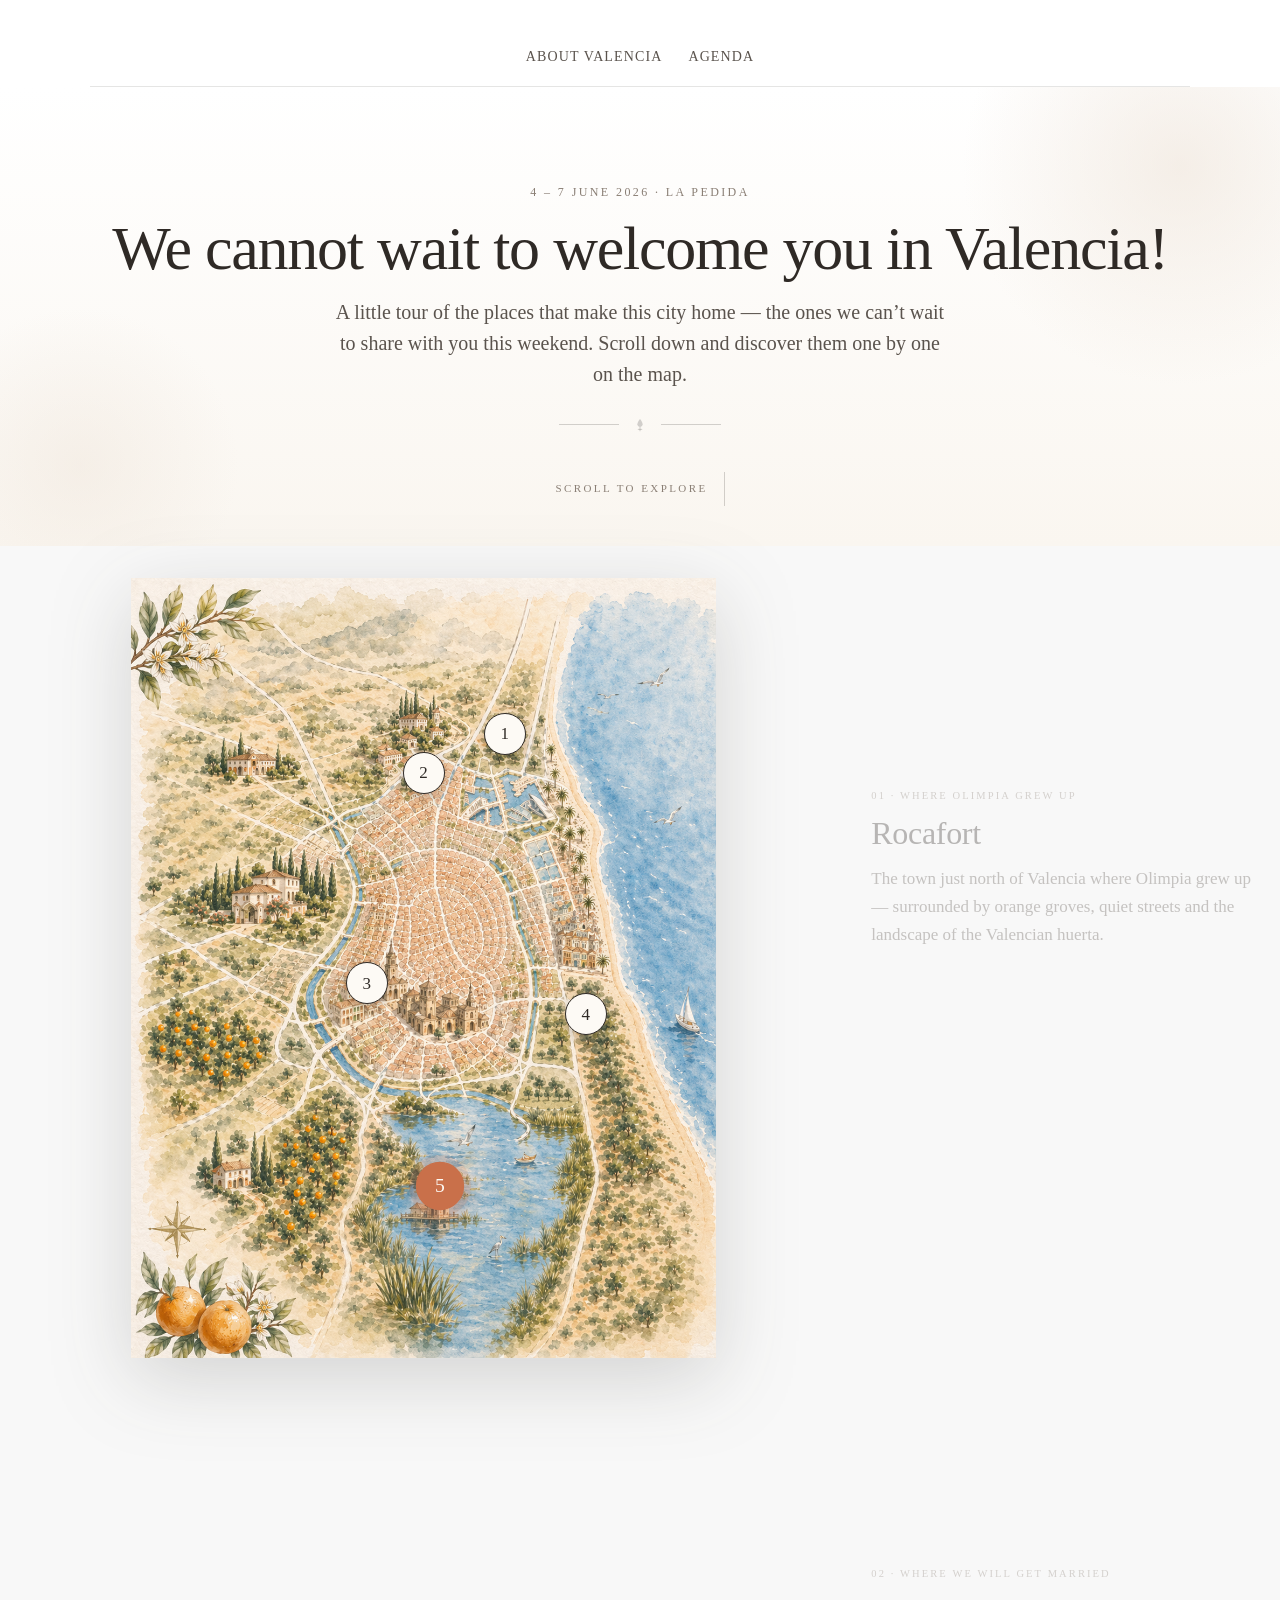
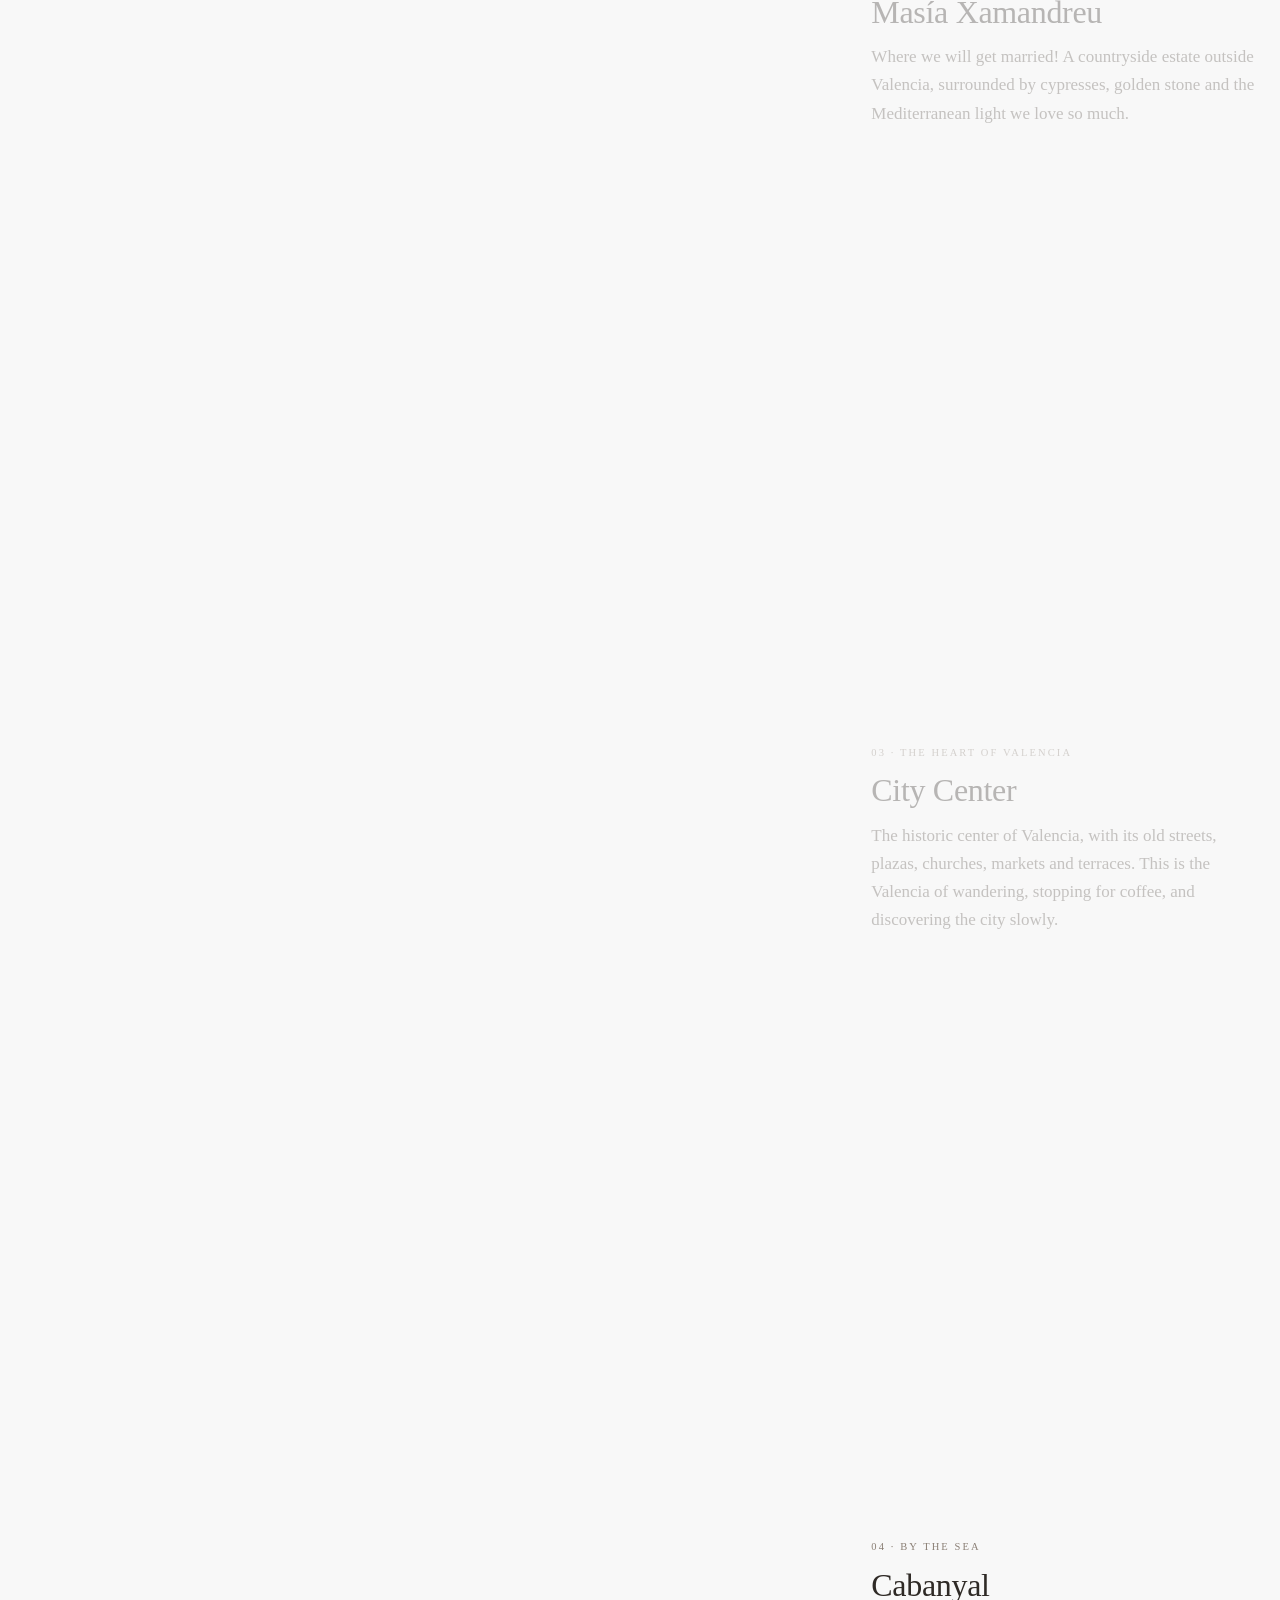
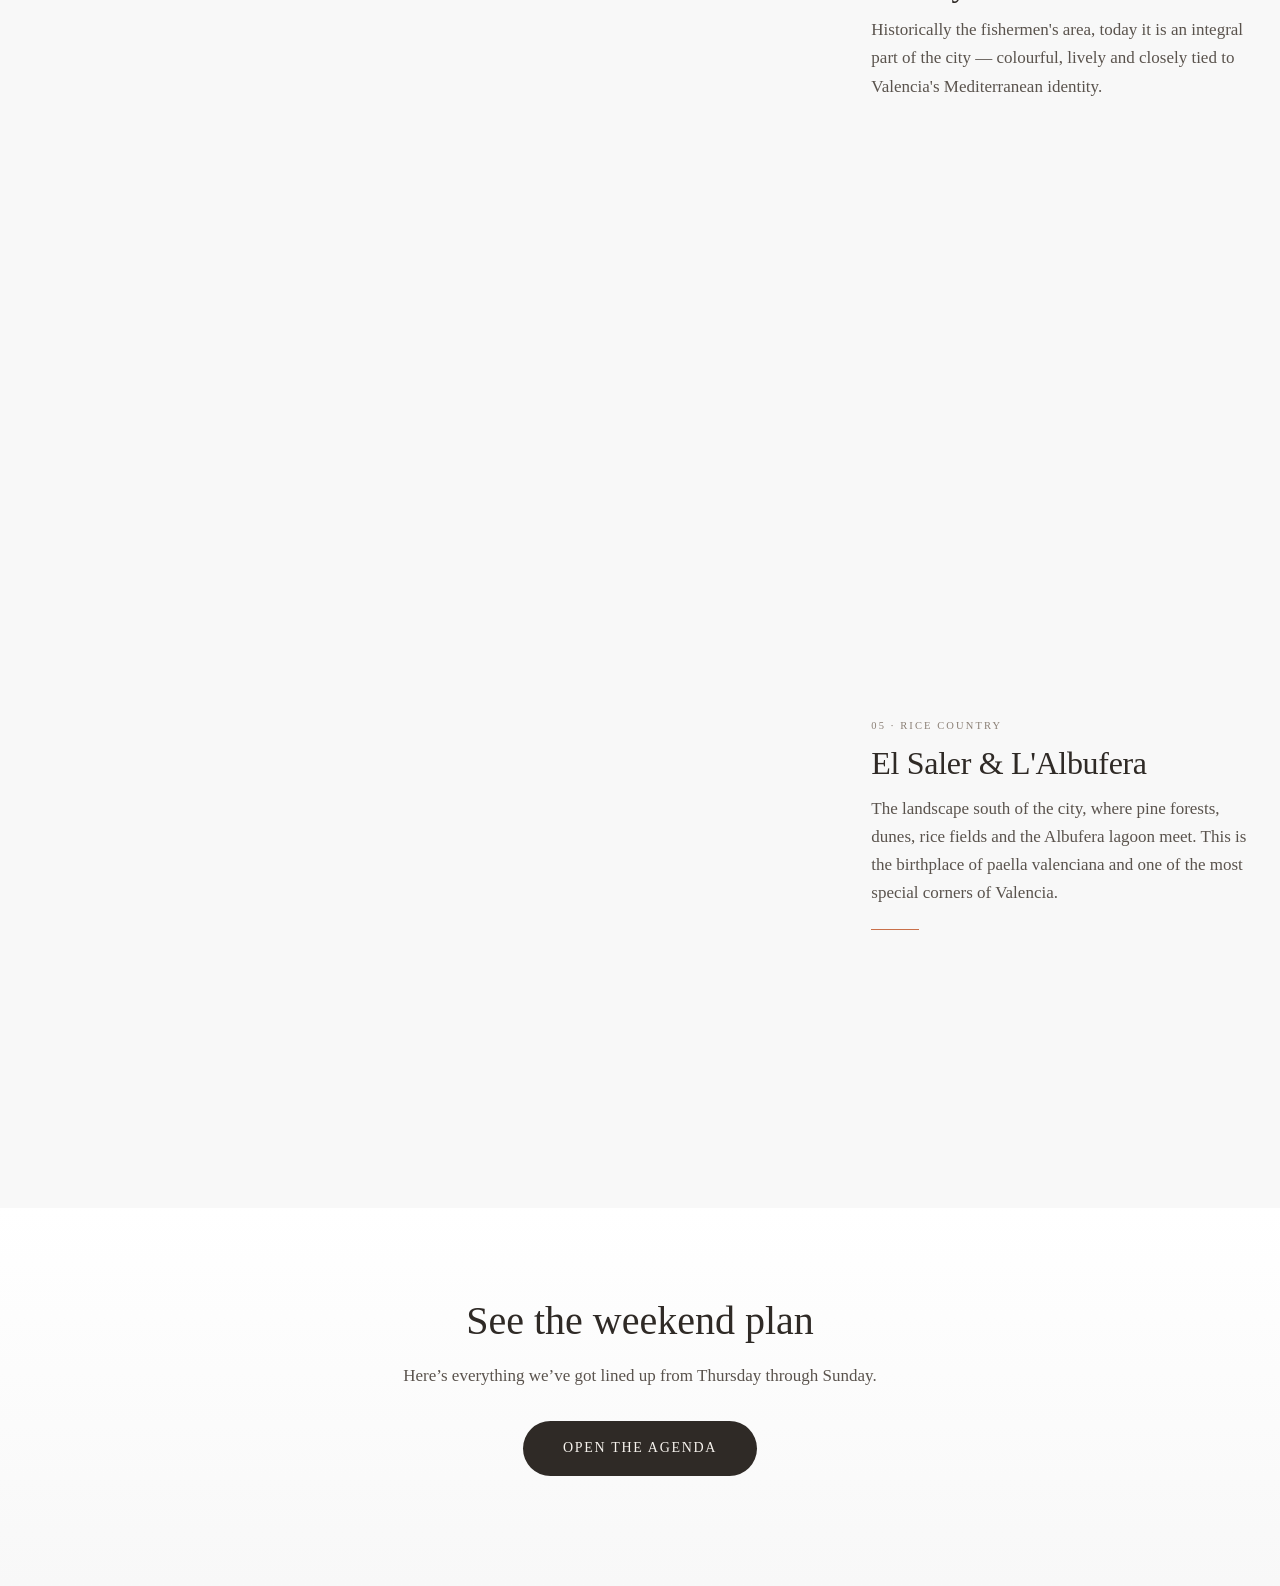
==== docs/index.html @ efe913cf "Update homepage title copy" ====
<!DOCTYPE html>
<html lang="en">
<head>
  <meta charset="UTF-8" />
  <meta name="viewport" content="width=device-width, initial-scale=1.0" />
  <title>About Valencia &mdash; Our Pedida Weekend</title>
  <link rel="stylesheet" href="./styles/main.css" />
  <style>
    :root {
      --dark: #2f2a26;
      --mid: #5a534d;
      --muted: #8a7f75;
      --soft-bg: #f8f8f8;
      --warm-tan: #eee4d9;
      --cream: #fdfaf5;
      --accent: #c9704a;            /* warm terracotta — echoes the orange groves */
      --border: rgba(47, 42, 38, 0.12);
      --border-soft: rgba(47, 42, 38, 0.08);
      --border-strong: rgba(47, 42, 38, 0.2);
    }

    /* ── overrides so main.css defaults don't fight us ── */
    main section h2 { text-align: left; }
    main section { margin: 0; padding: 0; }

    /* ───────── HERO / INTRO ───────── */
    .av-hero {
      position: relative;
      padding: 96px 24px 40px;
      text-align: center;
      background: linear-gradient(180deg, #ffffff 0%, #faf6f0 100%);
      overflow: hidden;
    }
    .av-hero::before {
      content: '';
      position: absolute;
      top: -140px; right: -120px;
      width: 440px; height: 440px;
      border-radius: 50%;
      background: radial-gradient(circle, rgba(238, 228, 217, 0.6) 0%, transparent 70%);
      pointer-events: none;
    }
    .av-hero::after {
      content: '';
      position: absolute;
      bottom: -80px; left: -80px;
      width: 320px; height: 320px;
      border-radius: 50%;
      background: radial-gradient(circle, rgba(238, 228, 217, 0.45) 0%, transparent 70%);
      pointer-events: none;
    }
    .av-eyebrow {
      position: relative;
      z-index: 1;
      margin: 0 0 14px;
      font-size: 12px;
      letter-spacing: 0.2em;
      text-transform: uppercase;
      color: var(--muted);
    }
    .av-hero h1 {
      position: relative;
      z-index: 1;
      margin: 0 0 18px;
      font-size: clamp(38px, 5.4vw, 62px);
      font-weight: 400;
      line-height: 1.0;
      letter-spacing: -0.02em;
      color: var(--dark);
      text-align: center;
    }
    .av-hero-subtitle {
      position: relative;
      z-index: 1;
      margin: 0 auto 28px;
      max-width: 620px;
      font-size: clamp(17px, 2vw, 20px);
      font-weight: 400;
      color: var(--mid);
      line-height: 1.55;
      text-align: center;
    }
    .av-ornament {
      position: relative;
      z-index: 1;
      display: flex;
      align-items: center;
      justify-content: center;
      gap: 14px;
      color: var(--border-strong);
    }
    .av-ornament-line { width: 60px; height: 1px; background: currentColor; }
    .av-ornament svg { width: 14px; height: 14px; fill: currentColor; }

    .av-scroll-cue {
      position: relative;
      z-index: 1;
      margin: 40px auto 0;
      font-size: 11px;
      letter-spacing: 0.22em;
      text-transform: uppercase;
      color: var(--muted);
      display: inline-flex;
      align-items: center;
      gap: 10px;
    }
    .av-scroll-cue::after {
      content: '';
      width: 1px;
      height: 34px;
      background: var(--border-strong);
      display: inline-block;
      margin-left: 6px;
      animation: cueDrop 2.2s ease-in-out infinite;
      transform-origin: top;
    }
    @keyframes cueDrop {
      0%, 100% { transform: scaleY(0.3); opacity: 0.3; }
      50%      { transform: scaleY(1);   opacity: 1; }
    }

    /* ───────── SCROLLYTELLING ───────── */
    .av-scrolly {
  background: var(--soft-bg);
  padding: 32px 0 80px;
}
    .av-scrolly-inner {
  max-width: 1500px;
  margin: 0 auto;
  padding: 0 18px;
  display: grid;
  grid-template-columns: minmax(620px, 1.35fr) minmax(300px, 0.65fr);
  gap: 42px;
  align-items: start;
}

    /* Sticky map column */
    .av-map-col {
  position: sticky;
  top: 96px;
  align-self: start;
  height: calc(100vh - 120px);
  display: flex;
  align-items: flex-start;
  justify-content: center;
}

.av-map-wrap {
  position: relative;
  width: min(78vw, 880px);
  height: 100%;
  aspect-ratio: 3 / 4;
  filter: drop-shadow(0 20px 40px rgba(47, 42, 38, 0.18));
}
    .av-map-img {
      width: 100%;
      height: 100%;
      object-fit: contain;
      display: block;
      border-radius: 6px;
    }

    /* Callouts */
    .av-callout {
      position: absolute;
      transform: translate(-50%, -50%) scale(0.5);
      opacity: 0;
      transition: opacity 0.55s ease, transform 0.55s cubic-bezier(0.25, 1.4, 0.5, 1);
      pointer-events: none;
    }
    .av-callout.visible {
      opacity: 1;
      transform: translate(-50%, -50%) scale(1);
    }
    .av-callout-pin {
      width: 42px;
      height: 42px;
      border-radius: 50%;
      background: var(--cream);
      border: 1.5px solid var(--dark);
      color: var(--dark);
      display: flex;
      align-items: center;
      justify-content: center;
      font-weight: 500;
      font-size: 17px;
      letter-spacing: 0.02em;
      box-shadow: 0 4px 14px rgba(47, 42, 38, 0.25);
      transition: background 0.35s ease, color 0.35s ease,
                  transform 0.35s ease, box-shadow 0.35s ease,
                  border-color 0.35s ease;
    }
    .av-callout.active .av-callout-pin {
      background: var(--accent);
      border-color: var(--accent);
      color: var(--cream);
      transform: scale(1.15);
      box-shadow: 0 6px 20px rgba(201, 112, 74, 0.4),
                  0 0 0 6px rgba(201, 112, 74, 0.14);
    }

    /* Steps column (scrolls past the sticky map) */
    .av-steps-col {
  display: flex;
  flex-direction: column;
  gap: 66vh;
  padding: 22vh 0;
}
    .av-step {
      opacity: 0.32;
      transform: translateY(12px);
      transition: opacity 0.5s ease, transform 0.5s ease;
    }
    .av-step.active {
      opacity: 1;
      transform: none;
    }
    .av-step-label {
  display: block;
  font-size: 10.5px;
  letter-spacing: 0.2em;
  text-transform: uppercase;
  color: var(--muted);
  margin: 0 0 12px;
}

.av-step-title {
  margin: 0 0 14px;
  font-size: clamp(24px, 2.5vw, 34px);
  font-weight: 400;
  line-height: 1.08;
  letter-spacing: -0.01em;
  color: var(--dark);
}

.av-step-desc {
  margin: 0;
  font-size: 17px;
  line-height: 1.65;
  color: var(--mid);
}
    .av-step-rule {
      display: block;
      width: 48px;
      height: 1px;
      background: var(--accent);
      margin: 22px 0 0;
      transform: scaleX(0);
      transform-origin: left;
      transition: transform 0.6s ease 0.1s;
    }
    .av-step.active .av-step-rule {
      transform: scaleX(1);
    }

    /* ───────── FINAL CTA ───────── */
    .av-cta {
      padding: 90px 24px 110px;
      text-align: center;
      background: linear-gradient(180deg, #ffffff 0%, #f8f8f8 100%);
    }
    .av-cta h2 {
      font-size: clamp(28px, 3.4vw, 40px);
      font-weight: 400;
      line-height: 1.15;
      color: var(--dark);
      margin: 0 0 18px;
      text-align: center;
    }
    .av-cta p {
      font-size: 17px;
      color: var(--mid);
      max-width: 560px;
      margin: 0 auto 32px;
      line-height: 1.6;
    }
    .av-cta-button {
      display: inline-block;
      padding: 16px 40px;
      background: var(--dark);
      color: #f7f3ee;
      font-size: 14px;
      letter-spacing: 0.12em;
      text-transform: uppercase;
      border-radius: 999px;
      text-decoration: none;
      transition: background 0.2s;
    }
    .av-cta-button:hover { background: #1f1a17; }

    /* ───────── RESPONSIVE ───────── */
    @media (max-width: 900px) {
  .av-hero {
    padding: 64px 20px 34px;
  }

  .av-hero h1 {
    font-size: clamp(38px, 12vw, 54px);
  }

  .av-hero-subtitle {
    font-size: 16px;
    line-height: 1.55;
  }

  .av-scroll-cue {
    margin-top: 30px;
  }

  .av-scrolly {
    padding: 0 0 70px;
    background: var(--soft-bg);
  }

  .av-scrolly-inner {
    display: block;
    max-width: none;
    padding: 0;
  }

  /* Mobile: big sticky map */
  .av-map-col {
    position: sticky;
    top: 64px;
    z-index: 2;
    height: calc(62svh - 64px);
    min-height: 390px;
    max-height: 560px;
    padding: 10px 8px 0;
    background: var(--soft-bg);
    display: flex;
    align-items: flex-start;
    justify-content: center;
    overflow: hidden;
  }

  .av-map-wrap {
    width: min(100vw, 560px);
    height: 100%;
    aspect-ratio: auto;
    filter: drop-shadow(0 14px 24px rgba(47, 42, 38, 0.14));
  }

  .av-map-img {
    width: 100%;
    height: 100%;
    object-fit: contain;
    object-position: top center;
    border-radius: 4px;
  }

  /* Mobile pins */
  .av-callout-pin {
    width: 30px;
    height: 30px;
    font-size: 13px;
    border-width: 1.2px;
    box-shadow: 0 3px 10px rgba(47, 42, 38, 0.2);
  }

  .av-callout.active .av-callout-pin {
    transform: scale(1.1);
    box-shadow:
      0 5px 16px rgba(201, 112, 74, 0.35),
      0 0 0 5px rgba(201, 112, 74, 0.12);
  }

  /* Mobile story cards */
  .av-steps-col {
    position: relative;
    z-index: 3;
    display: flex;
    flex-direction: column;
    gap: 42vh;
    padding: 14vh 20px 22vh;
  }

  .av-step {
    max-width: 420px;
    margin: 0 auto;
    padding: 24px 22px 26px;
    background: rgba(253, 250, 245, 0.94);
    border: 1px solid var(--border-soft);
    box-shadow: 0 14px 34px rgba(47, 42, 38, 0.12);
    opacity: 0.5;
    transform: translateY(10px);
    backdrop-filter: blur(6px);
  }

  .av-step.active {
    opacity: 1;
    transform: none;
  }

  .av-step-label {
    font-size: 10px;
    margin-bottom: 10px;
  }

  .av-step-title {
    font-size: 28px;
    line-height: 1.05;
  }

  .av-step-desc {
    font-size: 15.5px;
    line-height: 1.6;
  }

  .av-step-rule {
    margin-top: 18px;
  }

  .av-cta {
    padding: 70px 22px 90px;
  }
}
</style>
</head>

<body>
  <header class="site-header">
    <nav class="main-nav">
      <a href="index.html">About Valencia</a>
      <a href="agenda.html">Agenda</a>
    </nav>
  </header>

  <main>
    <!-- ───────── HERO / INTRO ───────── -->
    <section class="av-hero">
      <p class="av-eyebrow">4 &ndash; 7 June 2026 &middot; La Pedida</p>
      <h1>We cannot wait to welcome you in Valencia!</h1>
      <p class="av-hero-subtitle">
        A little tour of the places that make this city home &mdash; the ones we can&rsquo;t wait
        to share with you this weekend. Scroll down and discover them one by one on the map.
      </p>
      <div class="av-ornament">
        <span class="av-ornament-line"></span>
        <svg viewBox="0 0 16 16"><path d="M8 1C8 1 5 4.5 5 7C5 8.66 6.34 10 8 10C9.66 10 11 8.66 11 7C11 4.5 8 1 8 1Z"/><line x1="8" y1="10" x2="8" y2="15" stroke="currentColor" stroke-width="1.2"/><line x1="5.5" y1="13" x2="10.5" y2="13" stroke="currentColor" stroke-width="1.2"/></svg>
        <span class="av-ornament-line"></span>
      </div>
      <span class="av-scroll-cue">Scroll to explore</span>
    </section>

    <!-- ───────── SCROLLYTELLING MAP ───────── -->
    <section class="av-scrolly">
      <div class="av-scrolly-inner">

        <!-- LEFT: sticky map with numbered callouts -->
        <div class="av-map-col">
          <div class="av-map-wrap">
            <img
              class="av-map-img"
              src="./images/pedida-map-clean-3x4.png"
              alt="Illustrated watercolour map of Valencia"
            />

            <!--
              CALLOUTS — each data-step corresponds to the step on the right.
              Tweak top/left percentages to line up each pin with the right spot.
              (0%, 0%) = top-left of the image. (100%, 100%) = bottom-right.
            -->
            <div class="av-callout" data-step="1" style="top: 20%; left: 60%;">
              <span class="av-callout-pin">1</span>
            </div>
            
            <div class="av-callout" data-step="2" style="top: 25%; left: 50%;">
              <span class="av-callout-pin">2</span>
            </div>
            
            <div class="av-callout" data-step="3" style="top: 52%; left: 43%;">
              <span class="av-callout-pin">3</span>
            </div>
            
            <div class="av-callout" data-step="4" style="top: 56%; left: 70%;">
              <span class="av-callout-pin">4</span>
            </div>
            
            <div class="av-callout" data-step="5" style="top: 78%; left: 52%;">
              <span class="av-callout-pin">5</span>
            </div>
          </div>
        </div>

        <!-- RIGHT: scrolling steps, one per place -->
        <div class="av-steps-col">

          <article class="av-step" data-step="1">
            <span class="av-step-label">01 &middot; Where Olimpia grew up</span>
            <h2 class="av-step-title">Rocafort</h2>
            <p class="av-step-desc">
              The town just north of Valencia where Olimpia grew up &mdash; surrounded by
              orange groves, quiet streets and the landscape of the Valencian huerta.
            </p>
            <span class="av-step-rule"></span>
          </article>
        
          <article class="av-step" data-step="2">
            <span class="av-step-label">02 &middot; Where we will get married</span>
            <h2 class="av-step-title">Masía Xamandreu</h2>
            <p class="av-step-desc">
              Where we will get married! A countryside estate outside Valencia, surrounded
              by cypresses, golden stone and the Mediterranean light we love so much.
            </p>
            <span class="av-step-rule"></span>
          </article>
        
          <article class="av-step" data-step="3">
            <span class="av-step-label">03 &middot; The heart of Valencia</span>
            <h2 class="av-step-title">City Center</h2>
            <p class="av-step-desc">
              The historic center of Valencia, with its old streets, plazas, churches,
              markets and terraces. This is the Valencia of wandering, stopping for coffee,
              and discovering the city slowly.
            </p>
            <span class="av-step-rule"></span>
          </article>
        
          <article class="av-step" data-step="4">
            <span class="av-step-label">04 &middot; By the sea</span>
            <h2 class="av-step-title">Cabanyal</h2>
            <p class="av-step-desc">
              Historically the fishermen's area, today it is an integral part of the city
              &mdash; colourful, lively and closely tied to Valencia's Mediterranean identity.
            </p>
            <span class="av-step-rule"></span>
          </article>
        
          <article class="av-step" data-step="5">
            <span class="av-step-label">05 &middot; Rice country</span>
            <h2 class="av-step-title">El Saler &amp; L'Albufera</h2>
            <p class="av-step-desc">
              The landscape south of the city, where pine forests, dunes, rice fields and
              the Albufera lagoon meet. This is the birthplace of paella valenciana and one
              of the most special corners of Valencia.
            </p>
            <span class="av-step-rule"></span>
          </article>
        
        </div>
      </div>
    </section>

    <!-- ───────── FINAL CTA ───────── -->
    <section class="av-cta">
      <h2>See the weekend plan</h2>
      <p>Here&rsquo;s everything we&rsquo;ve got lined up from Thursday through Sunday.</p>
      <a href="agenda.html" class="av-cta-button">Open the Agenda</a>
    </section>

  </main>

  <script>
    // Scrollytelling: as each step enters the centre of the viewport,
    // light up that step and progressively reveal callouts 1 → N.
    (function () {
      var steps = document.querySelectorAll('.av-steps-col .av-step');
      var callouts = document.querySelectorAll('.av-scrolly .av-callout');

      function setActive(stepStr) {
        var n = parseInt(stepStr, 10);
        callouts.forEach(function (c) {
          var cn = parseInt(c.dataset.step, 10);
          c.classList.toggle('visible', cn <= n);
          c.classList.toggle('active', cn === n);
        });
        steps.forEach(function (s) {
          s.classList.toggle('active', parseInt(s.dataset.step, 10) === n);
        });
      }

      var isMobile = window.matchMedia('(max-width: 900px)').matches;

var observer = new IntersectionObserver(function (entries) {
  entries.forEach(function (entry) {
    if (entry.isIntersecting) {
      setActive(entry.target.dataset.step);
    }
  });
}, {
  rootMargin: isMobile ? '-35% 0px -45% 0px' : '-40% 0px -40% 0px',
  threshold: 0
});

      steps.forEach(function (s) { observer.observe(s); });
    })();
  </script>
</body>
</html>
---- docs/styles/main.css ----
* {
    box-sizing: border-box;
  }
  
  html {
    scroll-behavior: smooth;
  }
  
  body {
    margin: 0;
    font-family: "Georgia", "Times New Roman", serif;
    background-color: #ffffff;
    color: #2f2a26;
    line-height: 1.6;
  }
  
  a {
    color: inherit;
  }
  
  img {
    max-width: 100%;
    display: block;
  }
  
  main {
    width: 100%;
  }
  
  /* ---------- Header ---------- */
  .site-header {
    position: sticky;
    top: 0;
    z-index: 1000;
    padding: 28px 24px 0;
    background-color: #ffffff;
  }
  
  .main-nav {
    max-width: 1100px;
    margin: 0 auto;
    padding: 18px 0;
    border-bottom: 1px solid rgba(47, 42, 38, 0.12);
    display: flex;
    justify-content: center;
    flex-wrap: wrap;
    gap: 26px;
    background-color: #ffffff;
  }
  
  .main-nav a {
    text-decoration: none;
    font-size: 14px;
    letter-spacing: 0.08em;
    text-transform: uppercase;
    color: #5a534d;
  }
  
  .main-nav a:hover {
    color: #1f1a17;
  }
  
  /* ---------- Hero ---------- */
  .hero {
    width: 100%;
    margin: 0;
    padding: 0;
    text-align: center;
  }
  
  .hero-fullscreen {
    padding-bottom: 0;
  }
  
  .hero-fullscreen .hero-image {
    position: relative;
    width: 100%;
    height: 92vh;
    min-height: 560px;
    overflow: hidden;
  }
  
  .hero-fullscreen .hero-image img {
    width: 100%;
    height: 100%;
    object-fit: cover;
  }
  
  .hero-gradient {
    position: absolute;
    left: 0;
    right: 0;
    bottom: 0;
    height: 45%;
    background: linear-gradient(
      to bottom,
      rgba(0, 0, 0, 0) 0%,
      rgba(0, 0, 0, 0.35) 55%,
      rgba(0, 0, 0, 0.7) 100%
    );
    pointer-events: none;
    z-index: 1;
  }
  
  .hero-overlay-bottom {
    position: absolute;
    bottom: 9%;
    left: 50%;
    transform: translateX(-50%);
    text-align: center;
    width: calc(100% - 48px);
    max-width: 760px;
    padding: 0 24px;
    z-index: 2;
  }
  
  .eyebrow,
  .section-label,
  .map-step-label {
    margin: 0 0 16px;
    font-size: 12px;
    letter-spacing: 0.2em;
    text-transform: uppercase;
    color: #8a7f75;
  }
  
  .hero-overlay-bottom .eyebrow {
    color: #ffffff;
    text-shadow: 0 2px 12px rgba(0, 0, 0, 0.28);
  }
  
  .hero-overlay-bottom h1 {
    margin: 0;
    font-size: clamp(36px, 6vw, 78px);
    font-weight: 400;
    line-height: 1;
    letter-spacing: -0.02em;
    color: #ffffff;
    text-shadow: 0 2px 18px rgba(0, 0, 0, 0.4);
  }
  
  .hero-date-line {
    margin: 20px 0 6px;
    font-size: clamp(16px, 1.8vw, 20px);
    letter-spacing: 0.24em;
    text-transform: uppercase;
    color: #ffffff;
    text-shadow: 0 2px 14px rgba(0, 0, 0, 0.4);
  }
  
  .hero-location-line {
    margin: 0;
    font-size: clamp(12px, 1.2vw, 14px);
    letter-spacing: 0.3em;
    text-transform: uppercase;
    color: #ffffff;
    opacity: 0.92;
    text-shadow: 0 2px 14px rgba(0, 0, 0, 0.4);
  }
  
  @keyframes heroFadeIn {
    from { opacity: 0; }
    to { opacity: 1; }
  }
  
  @keyframes heroZoom {
    from { transform: scale(1.08); }
    to { transform: scale(1); }
  }
  
  @keyframes overlayRise {
    from { opacity: 0; transform: translateX(-50%) translateY(18px); }
    to { opacity: 1; transform: translateX(-50%) translateY(0); }
  }
  
  @keyframes scrollBounce {
    0%, 100% { transform: translate(-50%, 0); opacity: 0.85; }
    50% { transform: translate(-50%, 8px); opacity: 1; }
  }
  
  .hero-animate {
    animation: heroFadeIn 1.2s ease-out both;
  }
  
  .hero-animate img {
    animation: heroZoom 9s ease-out both;
  }
  
  .hero-animate .hero-overlay-bottom {
    animation: overlayRise 1.4s ease-out 0.5s both;
  }
  
  .scroll-indicator {
    position: absolute;
    left: 50%;
    bottom: 32px;
    transform: translateX(-50%);
    display: flex;
    flex-direction: column;
    align-items: center;
    gap: 8px;
    color: #ffffff;
    text-decoration: none;
    z-index: 3;
    animation: scrollBounce 2.2s ease-in-out infinite;
  }
  
  .scroll-indicator-label {
    font-size: 11px;
    letter-spacing: 0.3em;
    text-transform: uppercase;
    text-shadow: 0 2px 10px rgba(0, 0, 0, 0.35);
  }
  
  .scroll-indicator-arrow {
    width: 1px;
    height: 38px;
    background: linear-gradient(to bottom, rgba(255, 255, 255, 0.9), rgba(255, 255, 255, 0));
  }
  
  .scroll-indicator-arrow::after {
    content: "";
    display: block;
    width: 10px;
    height: 10px;
    margin: 30px auto 0;
    border-right: 1px solid rgba(255, 255, 255, 0.9);
    border-bottom: 1px solid rgba(255, 255, 255, 0.9);
    transform: rotate(45deg);
  }
  
  /* ---------- Title block ---------- */
  .hero-title-block {
    text-align: center;
    padding: 64px 24px 40px;
    background: linear-gradient(180deg, #ffffff 0%, #f8f8f8 100%);
    position: relative;
    overflow: hidden;
  }
  
  .hero-title-block::before {
    content: "";
    position: absolute;
    top: -120px;
    right: -100px;
    width: 420px;
    height: 420px;
    border-radius: 50%;
    background: radial-gradient(circle, rgba(238, 228, 217, 0.55) 0%, transparent 70%);
    pointer-events: none;
  }
  
  .hero-title-block::after {
    content: "";
    position: absolute;
    bottom: -80px;
    left: -80px;
    width: 320px;
    height: 320px;
    border-radius: 50%;
    background: radial-gradient(circle, rgba(238, 228, 217, 0.45) 0%, transparent 70%);
    pointer-events: none;
  }
  
  .hero-title-eyebrow {
    margin: 0 0 14px;
    font-size: 12px;
    letter-spacing: 0.2em;
    text-transform: uppercase;
    color: #8a7f75;
    position: relative;
    z-index: 1;
  }
  
  .hero-title-block h1 {
    margin: 0 0 14px;
    font-size: clamp(34px, 4.6vw, 54px);
    font-weight: 400;
    line-height: 1;
    letter-spacing: -0.02em;
    color: #2f2a26;
    position: relative;
    z-index: 1;
  }
  
  .hero-title-subtitle {
    margin: 0;
    font-size: clamp(16px, 1.8vw, 19px);
    color: #5a534d;
    line-height: 1.5;
    position: relative;
    z-index: 1;
  }
  
  /* ---------- General sections ---------- */
  .overview-section,
  .map-story-section,
  .planning-section {
    padding: 80px 24px 90px;
  }
  
  .overview-heading,
  .map-story-intro,
  .planning-card,
  .weekend-table,
  .map-story-layout {
    max-width: 1100px;
    margin-left: auto;
    margin-right: auto;
  }
  
  .overview-heading {
    margin-bottom: 24px;
  }
  
  .overview-heading .section-label,
  .overview-heading h2 {
    text-align: center;
  }
  
  section h2 {
    margin: 0 0 12px;
    font-size: clamp(34px, 4vw, 54px);
    font-weight: 400;
    line-height: 1.05;
  }
  
  .map-story-intro {
    max-width: 760px;
    text-align: center;
    margin-bottom: 42px;
  }
  
  .map-story-intro p,
  .planning-card p {
    font-size: 18px;
    color: #5a534d;
  }
  
  /* ---------- Agenda table ---------- */
  .weekend-table {
    width: 100%;
    max-width: 900px;
    margin-top: 30px;
    border-collapse: collapse;
    background-color: #fff;
    color: #111;
    font-size: 0.98rem;
  }
  
  .weekend-table th,
  .weekend-table td {
    padding: 18px 20px;
    text-align: left;
    vertical-align: top;
    border-bottom: 1px solid #d9d9d9;
  }
  
  .weekend-table th {
    font-weight: 600;
    text-transform: uppercase;
    letter-spacing: 0.08em;
    font-size: 0.78rem;
    color: #444;
  }
  
  .weekend-table tr:first-child th {
    border-top: 1px solid #111;
  }
  
  .weekend-table tr:last-child td {
    border-bottom: 1px solid #111;
  }
  
  .weekend-table td:first-child {
    width: 18%;
    font-weight: 600;
    white-space: nowrap;
  }
  
  .weekend-table td:nth-child(2) {
    width: 30%;
  }
  
  .weekend-table td:nth-child(3) {
    width: 52%;
  }
  
  /* ---------- Map story ---------- */
  .map-story-layout {
    display: grid;
    grid-template-columns: minmax(0, 1.05fr) minmax(320px, 0.95fr);
    gap: 46px;
    align-items: start;
  }
  
  .map-visual {
    position: relative;
  }
  
  .map-visual-sticky {
    position: sticky;
    top: 118px;
  }
  
  .map-frame {
    position: relative;
    width: 100%;
    border-radius: 28px;
    overflow: hidden;
    background: #f8f8f8;
    border: 1px solid rgba(47, 42, 38, 0.08);
    box-shadow: 0 18px 50px rgba(47, 42, 38, 0.08);
  }
  
  .map-image {
    width: 100%;
    height: auto;
  }
  
  .map-pin {
    position: absolute;
    width: 28px;
    height: 28px;
    border-radius: 50%;
    border: 1px solid rgba(255, 255, 255, 0.95);
    background: #b9715c;
    box-shadow: 0 10px 24px rgba(47, 42, 38, 0.2);
    cursor: pointer;
    transform: translate(-50%, -50%) scale(0.94);
    transition: transform 0.25s ease, box-shadow 0.25s ease, background-color 0.25s ease;
    z-index: 5;
  }
  
  .map-pin::before {
    content: "";
    position: absolute;
    inset: 6px;
    border-radius: 50%;
    background: rgba(255, 255, 255, 0.92);
  }
  
  .map-pin::after {
    content: attr(data-step);
    position: absolute;
    inset: 0;
    display: grid;
    place-items: center;
    font-size: 12px;
    color: #7b4d40;
    font-weight: 400;
  }
  
  .map-pin:hover,
  .map-pin.is-active {
    transform: translate(-50%, -50%) scale(1.12);
    box-shadow: 0 16px 30px rgba(47, 42, 38, 0.26);
    background: #9f5d4b;
  }
  
  .pin-1 { top: 86.5%; left: 84.5%; }
  .pin-2 { top: 40.5%; left: 57%; }
  .pin-3 { top: 44%; left: 79%; }
  .pin-4 { top: 33%; left: 25.5%; }
  .pin-5 { top: 14.5%; left: 46%; }
  
  .map-callout {
    position: absolute;
    max-width: 270px;
    padding: 18px 18px 18px 20px;
    border-radius: 20px;
    background: rgba(255, 252, 247, 0.94);
    border: 1px solid rgba(47, 42, 38, 0.12);
    box-shadow: 0 16px 36px rgba(47, 42, 38, 0.12);
    opacity: 0;
    visibility: hidden;
    transform: translateY(16px);
    transition: opacity 0.35s ease, transform 0.35s ease, visibility 0.35s ease;
    z-index: 4;
  }
  
  .map-callout.is-visible {
    opacity: 1;
    visibility: visible;
    transform: translateY(0);
  }
  
  .map-callout-number {
    display: inline-flex;
    align-items: center;
    justify-content: center;
    width: 30px;
    height: 30px;
    margin-bottom: 10px;
    border-radius: 50%;
    background: #b9715c;
    color: #ffffff;
    font-size: 13px;
  }
  
  .map-callout h3 {
    margin: 0 0 8px;
    font-size: 26px;
    font-weight: 400;
    line-height: 1.05;
  }
  
  .map-callout p {
    margin: 0;
    font-size: 15px;
    color: #5a534d;
    line-height: 1.55;
  }
  
  .callout-1 { right: 3.5%; bottom: 8%; }
  .callout-2 { left: 48%; top: 36%; }
  .callout-3 { right: 2.5%; top: 31%; }
  .callout-4 { left: 4%; top: 22%; }
  .callout-5 { left: 30%; top: 5%; }
  
  .map-story-steps {
    display: flex;
    flex-direction: column;
    gap: 26px;
    padding-top: 12px;
  }
  
  .map-step {
    min-height: 72vh;
    display: flex;
    flex-direction: column;
    justify-content: center;
    padding: 42px 36px;
    border-radius: 28px;
    background: #fbfbfb;
    border: 1px solid rgba(47, 42, 38, 0.08);
    opacity: 0.45;
    transform: scale(0.985);
    transition: opacity 0.3s ease, transform 0.3s ease, background-color 0.3s ease;
  }
  
  .map-step.is-active {
    opacity: 1;
    transform: scale(1);
    background: #ffffff;
  }
  
  .map-step h3 {
    margin: 0 0 16px;
    font-size: clamp(30px, 3vw, 42px);
    font-weight: 400;
    line-height: 1.08;
  }
  
  .map-step p {
    margin: 0 0 16px;
    font-size: 18px;
    color: #5a534d;
  }
  
  .map-step-note {
    color: #7c7269;
    font-style: italic;
  }
  
  /* ---------- About Valencia ---------- */
  .planning-card {
    background: #f8f8f8;
    border-radius: 32px;
    padding: 48px 40px;
    text-align: center;
  }
  
  .planning-links {
    margin-top: 28px;
    display: flex;
    justify-content: center;
    gap: 20px;
    flex-wrap: wrap;
  }
  
  .planning-links a {
    text-decoration: none;
    border-bottom: 1px solid rgba(47, 42, 38, 0.2);
    padding-bottom: 3px;
  }
  
  /* ---------- Contact stripe ---------- */
  .contact-stripe {
    margin: 0;
    padding: 56px 24px 72px;
    text-align: center;
    background: #ececec;
    border-top: 1px solid rgba(47, 42, 38, 0.08);
  }
  
  .contact-stripe .contact-lead {
    margin: 0 0 18px;
    font-size: 20px;
    color: #2f2a26;
    text-align: center;
  }
  
  .contact-stripe .contact-details {
    margin: 0 auto;
    max-width: 900px;
    font-size: 16px;
    color: #4d4640;
    line-height: 1.9;
    text-align: center;
  }
  
  .contact-stripe .contact-divider {
    margin: 0 14px;
    color: #9a9a9a;
  }
  
  .contact-stripe .contact-item {
    white-space: nowrap;
  }
  
  /* ---------- Reduced motion ---------- */
  @media (prefers-reduced-motion: reduce) {
    .hero-animate,
    .hero-animate img,
    .hero-animate .hero-overlay-bottom,
    .scroll-indicator {
      animation: none;
    }
  
    html {
      scroll-behavior: auto;
    }
  
    .map-callout,
    .map-pin,
    .map-step {
      transition: none;
    }
  }
  
  /* ---------- Responsive ---------- */
  @media (max-width: 1100px) {
    .map-story-layout {
      grid-template-columns: 1fr;
      gap: 36px;
    }
  
    .map-visual-sticky {
      position: relative;
      top: 0;
    }
  
    .map-story-steps {
      padding-top: 0;
    }
  
    .map-step {
      min-height: auto;
    }
  }
  
  @media (max-width: 700px) {
    .site-header {
      padding: 20px 16px 0;
    }
  
    .main-nav {
      gap: 16px;
      padding: 16px 0;
    }
  
    .main-nav a {
      font-size: 12px;
      letter-spacing: 0.07em;
    }
  
    .hero-fullscreen .hero-image {
      height: 88vh;
      min-height: 520px;
    }
  
    .hero-gradient {
      height: 50%;
    }
  
    .hero-overlay-bottom {
      bottom: 7%;
      width: calc(100% - 32px);
      padding: 0 16px;
    }
  
    .hero-overlay-bottom h1 {
      font-size: clamp(34px, 10vw, 54px);
    }
  
    .hero-date-line {
      font-size: 14px;
      letter-spacing: 0.2em;
      margin-top: 14px;
    }
  
    .hero-location-line {
      font-size: 11px;
      letter-spacing: 0.24em;
    }
  
    .hero-title-block {
      padding: 44px 20px 32px;
    }
  
    .overview-section,
    .map-story-section,
    .planning-section {
      padding: 64px 20px 72px;
    }
  
    section h2 {
      font-size: 30px;
    }
  
    .weekend-table th,
    .weekend-table td {
      padding: 14px 12px;
      font-size: 14px;
    }
  
    .map-callout {
      display: none;
    }
  
    .map-step {
      padding: 30px 22px;
    }
  
    .map-step h3 {
      font-size: 30px;
    }
  
    .map-step p {
      font-size: 17px;
    }
  
    .contact-stripe {
      padding: 44px 20px 56px;
    }
  
    .contact-stripe .contact-divider {
      display: block;
      margin: 4px 0;
    }
  
    .contact-stripe .contact-item {
      display: inline-block;
    }
  }
  .map-story-layout {
    display: grid;
    grid-template-columns: minmax(320px, 1.05fr) minmax(280px, 0.95fr);
    gap: 3rem;
    align-items: start;
  }
  
  .map-visual-sticky {
    position: sticky;
    top: 6rem;
  }
  
  .map-step {
    min-height: 72vh;
    display: flex;
    flex-direction: column;
    justify-content: center;
    padding: 2rem 0;
    border-top: 1px solid rgba(47, 42, 38, 0.08);
  }
  
  .map-step:first-child {
    border-top: none;
  }
  
  .map-step.is-active {
    opacity: 1;
  }
  
  .map-callout {
    opacity: 0;
    transform: translateY(12px);
    transition: opacity 0.35s ease, transform 0.35s ease;
    pointer-events: none;
  }
  
  .map-callout.is-visible {
    opacity: 1;
    transform: translateY(0);
  }
  
  .map-pin {
    opacity: 0.35;
    transform: scale(0.9);
    transition: opacity 0.3s ease, transform 0.3s ease;
  }
  
  .map-pin.is-active {
    opacity: 1;
    transform: scale(1);
  }
  
  @media (max-width: 900px) {
    .map-story-layout {
      grid-template-columns: 1fr;
    }
  
    .map-visual-sticky {
      position: relative;
      top: auto;
    }
  
    .map-step {
      min-height: auto;
      padding: 1.5rem 0;
    }
  }
  .place-story {
    max-width: 1180px;
    margin: 0 auto;
    padding: 5rem 2rem;
    display: grid;
    grid-template-columns: 1.1fr 0.9fr;
    gap: 3rem;
    align-items: center;
    border-top: 1px solid rgba(47, 42, 38, 0.08);
  }
  
  .place-story-image img {
    width: 100%;
    display: block;
  }
  
  .place-story-copy h2 {
    margin-bottom: 1rem;
  }
  
  .place-story-copy p {
    margin-bottom: 1rem;
    line-height: 1.7;
  }
  
  @media (max-width: 900px) {
    .place-story {
      grid-template-columns: 1fr;
      padding: 3rem 1.25rem;
    }
  }
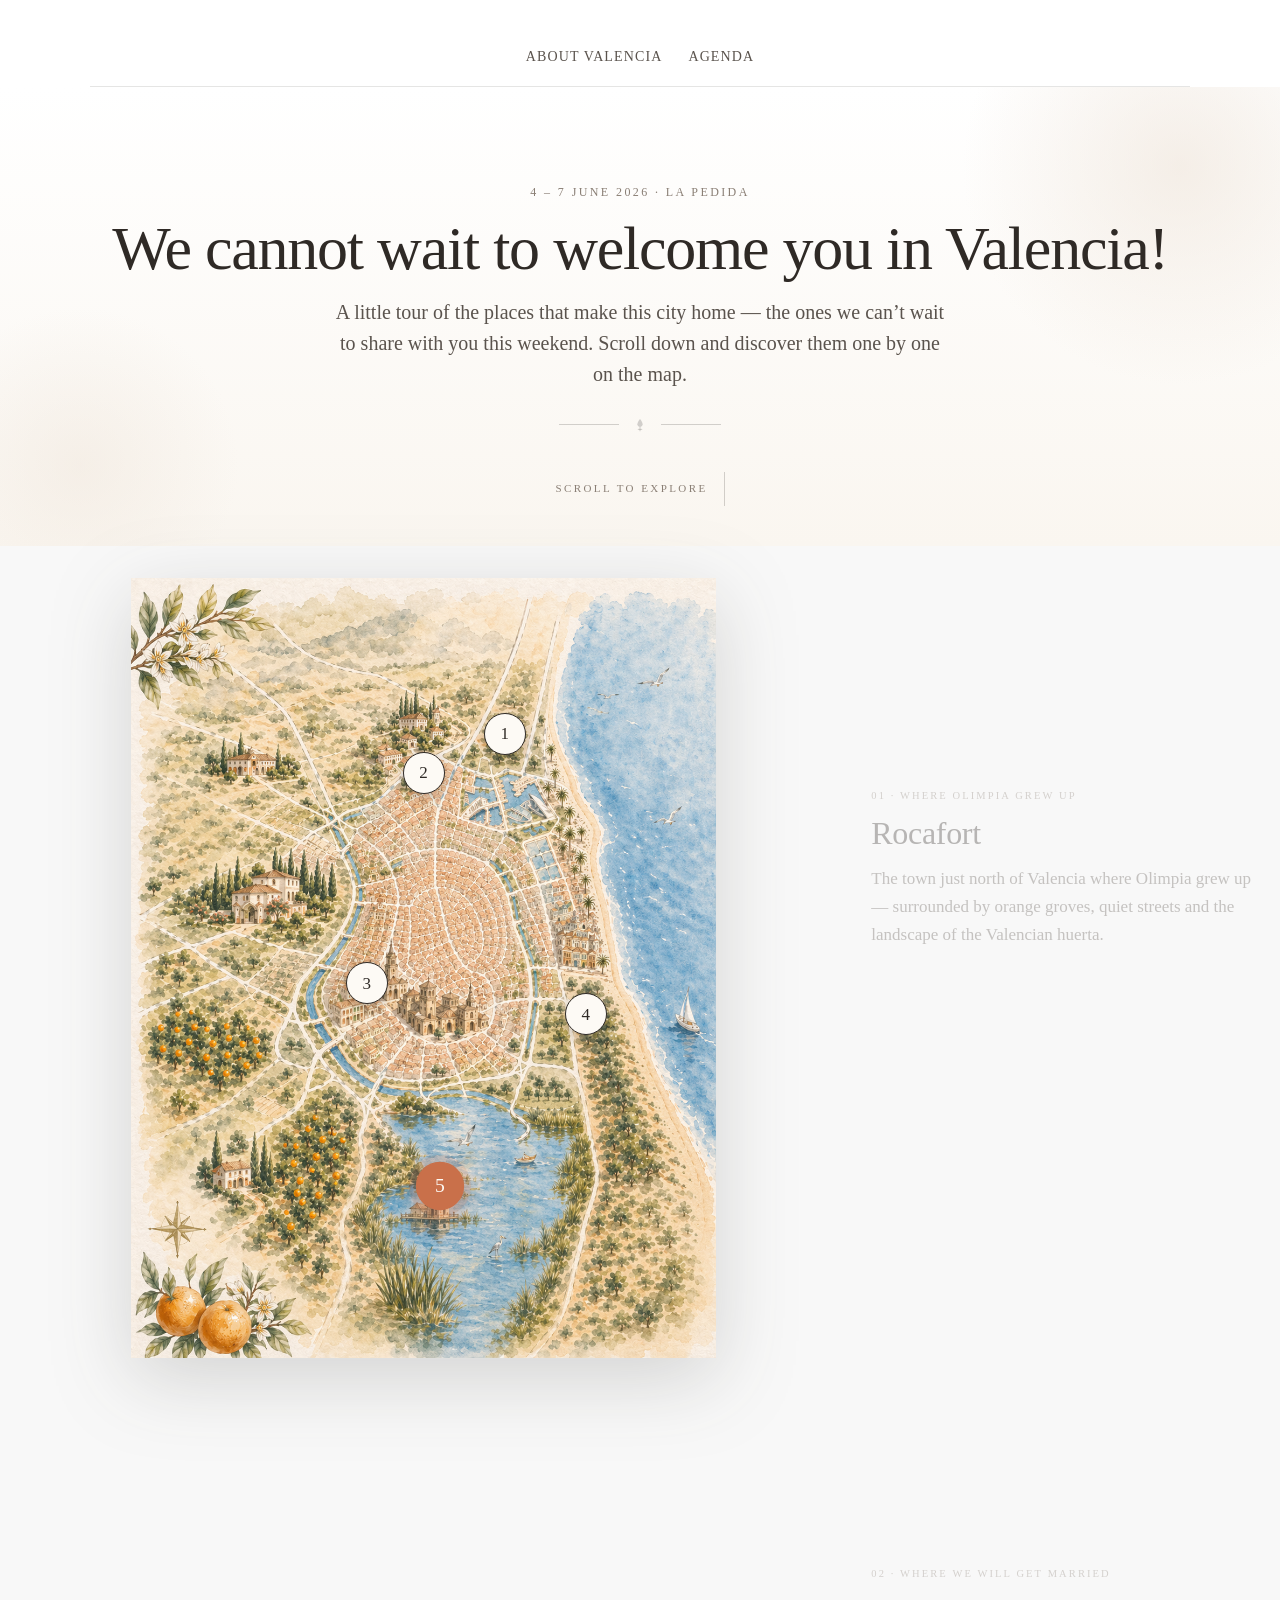
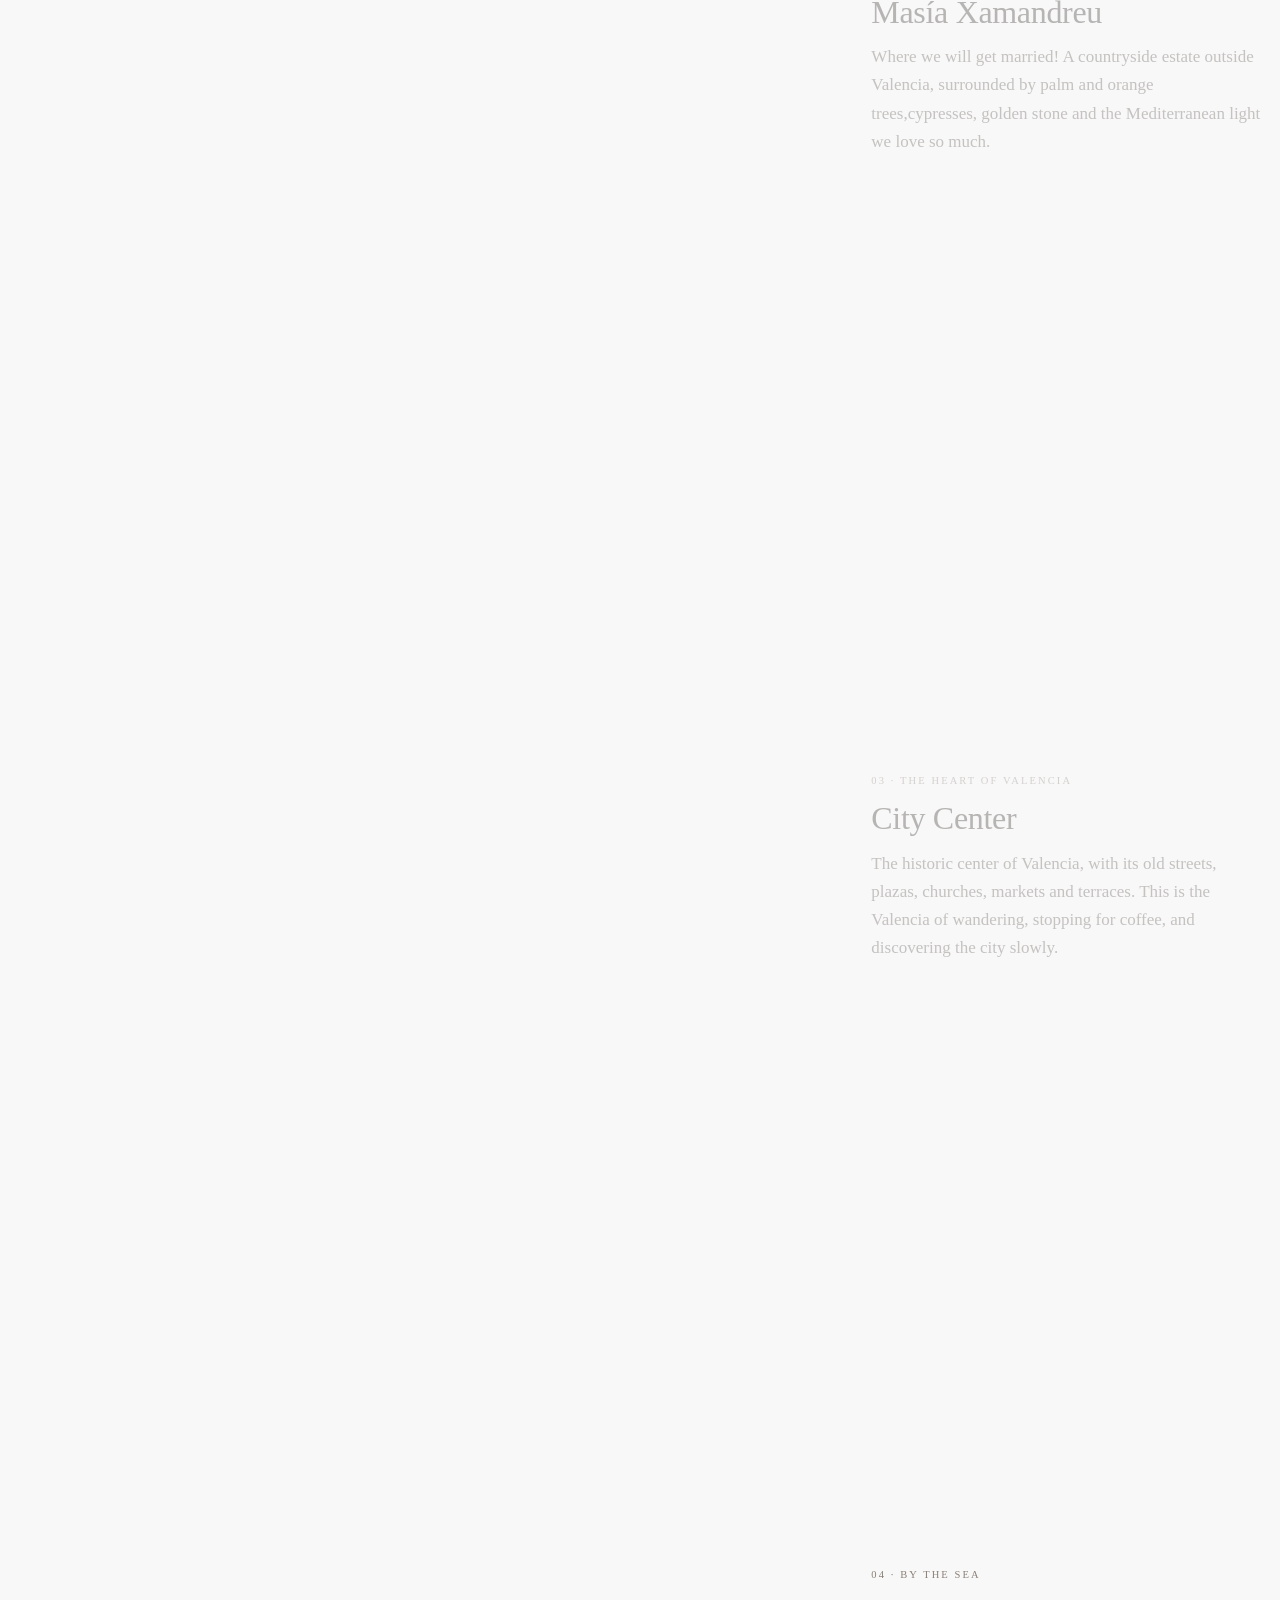
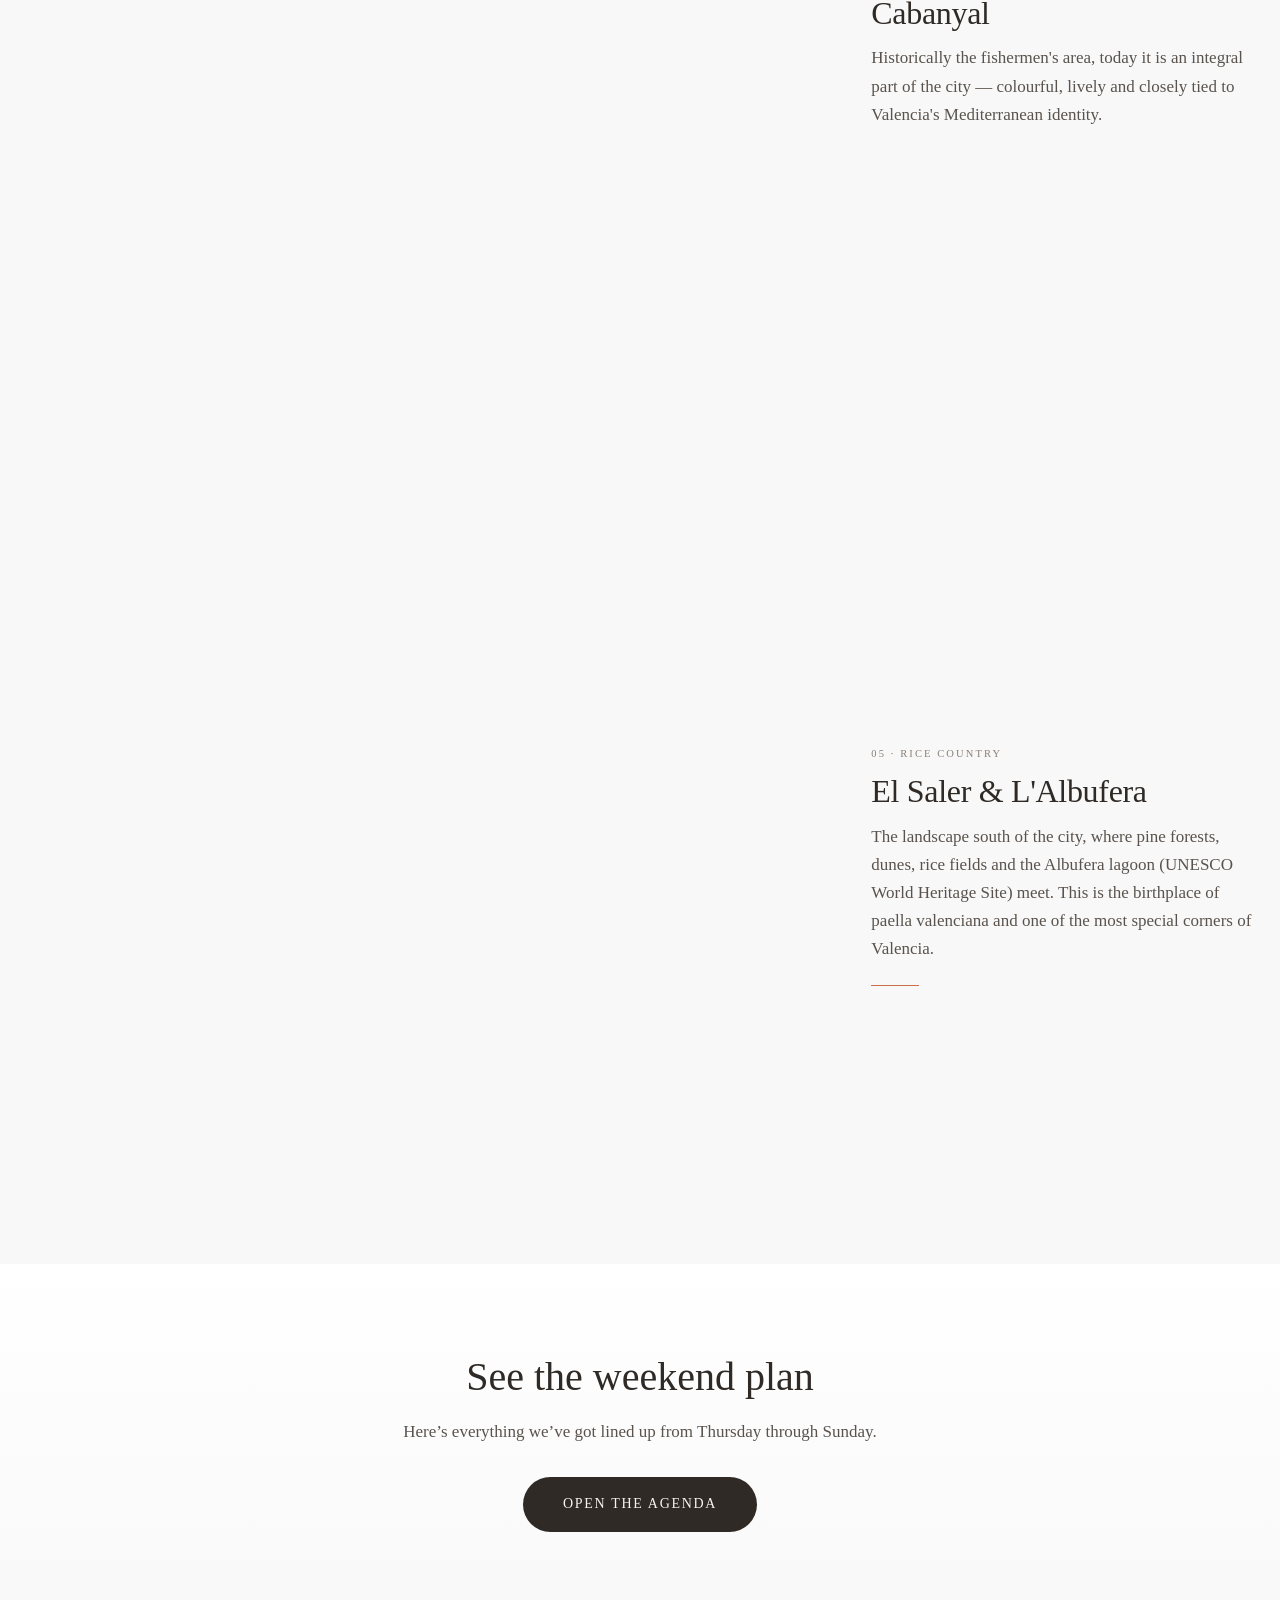
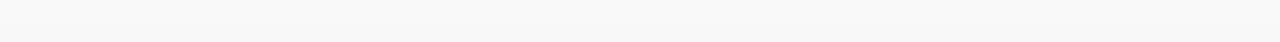
==== commit 05824bfa: "Update agenda details" ====
--- a/docs/index.html
+++ b/docs/index.html
@@ -323,9 +323,9 @@
     position: sticky;
     top: 64px;
     z-index: 2;
-    height: calc(62svh - 64px);
-    min-height: 390px;
-    max-height: 560px;
+    height: calc(72svh - 64px);
+    min-height: 460px;
+    max-height: 620px;
     padding: 10px 8px 0;
     background: var(--soft-bg);
     display: flex;
@@ -335,11 +335,11 @@
   }
 
   .av-map-wrap {
-    width: min(100vw, 560px);
-    height: 100%;
-    aspect-ratio: auto;
-    filter: drop-shadow(0 14px 24px rgba(47, 42, 38, 0.14));
-  }
+  width: min(124vw, 720px);
+  height: 100%;
+  aspect-ratio: auto;
+  filter: drop-shadow(0 14px 24px rgba(47, 42, 38, 0.14));
+}
 
   .av-map-img {
     width: 100%;
@@ -501,7 +501,7 @@
             <h2 class="av-step-title">Masía Xamandreu</h2>
             <p class="av-step-desc">
               Where we will get married! A countryside estate outside Valencia, surrounded
-              by cypresses, golden stone and the Mediterranean light we love so much.
+              by palm and orange trees,cypresses, golden stone and the Mediterranean light we love so much.
             </p>
             <span class="av-step-rule"></span>
           </article>
@@ -532,7 +532,7 @@
             <h2 class="av-step-title">El Saler &amp; L'Albufera</h2>
             <p class="av-step-desc">
               The landscape south of the city, where pine forests, dunes, rice fields and
-              the Albufera lagoon meet. This is the birthplace of paella valenciana and one
+              the Albufera lagoon (UNESCO World Heritage Site) meet. This is the birthplace of paella valenciana and one
               of the most special corners of Valencia.
             </p>
             <span class="av-step-rule"></span>
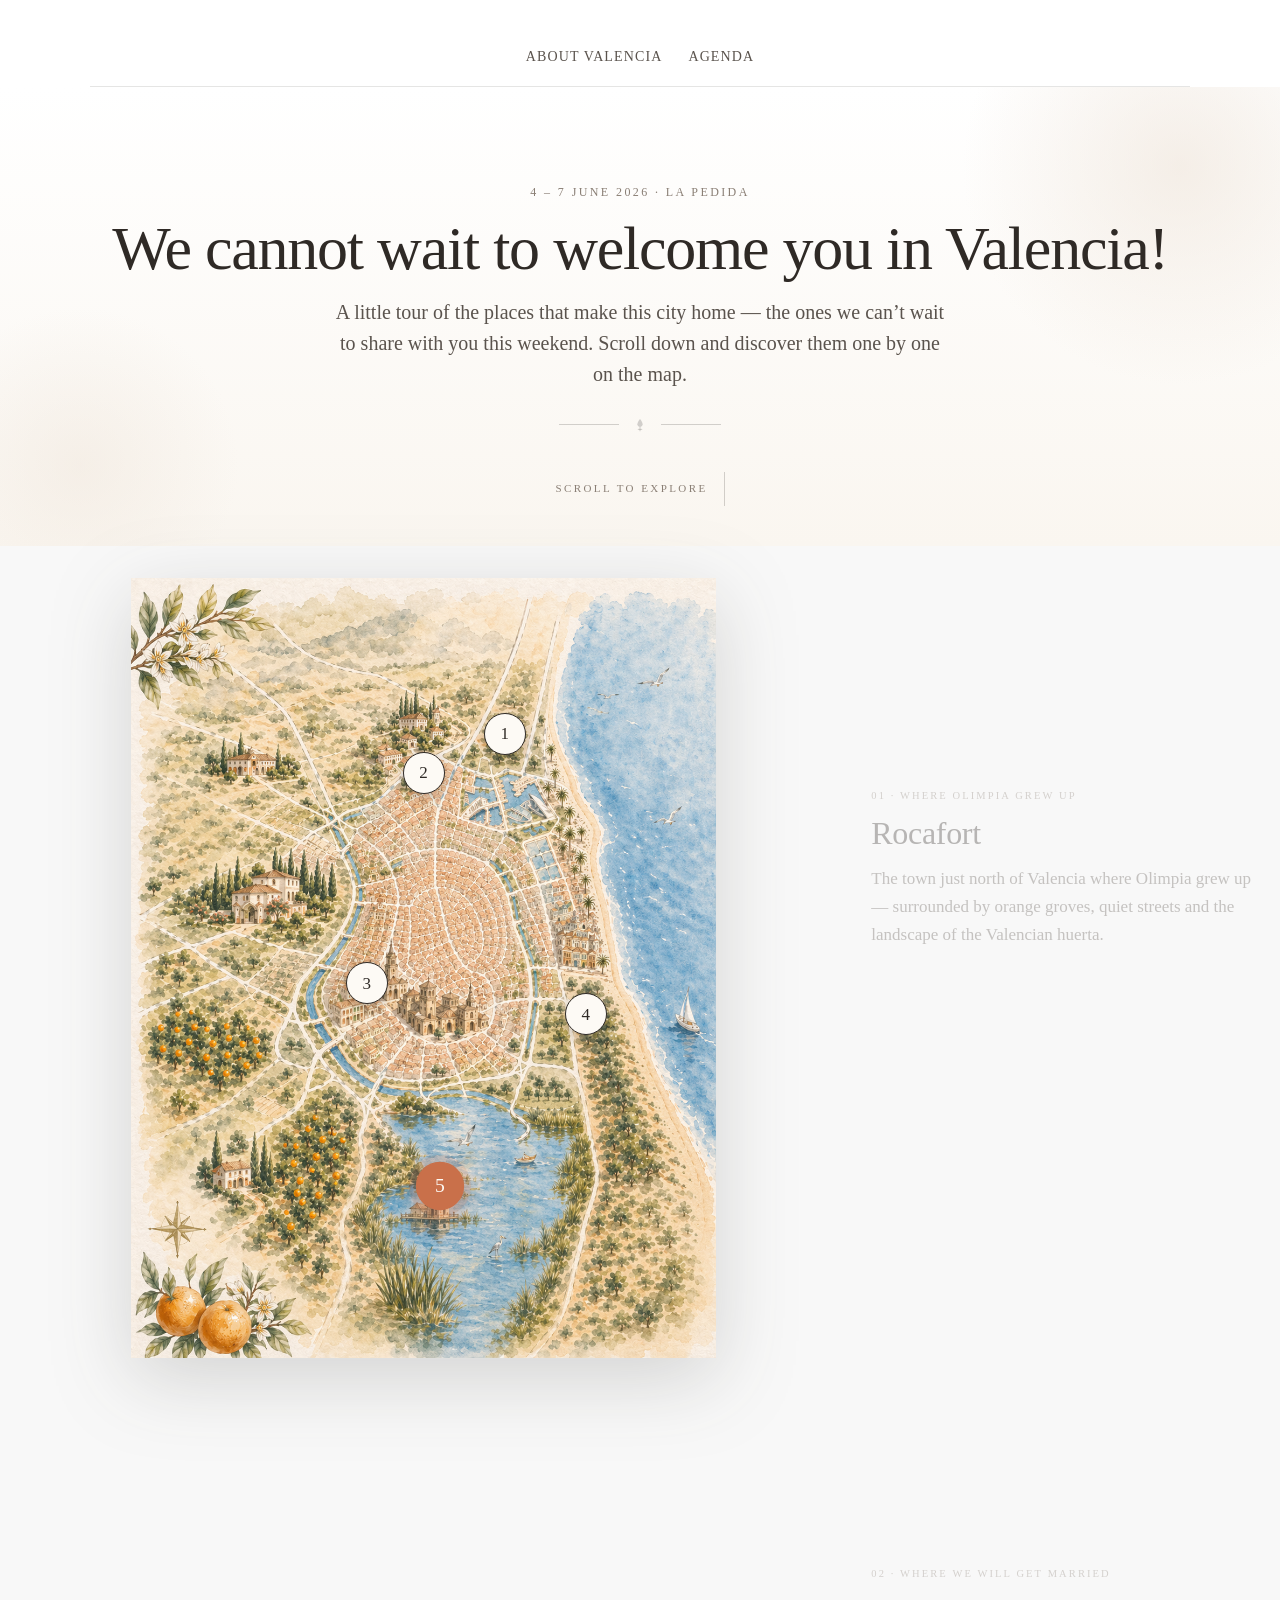
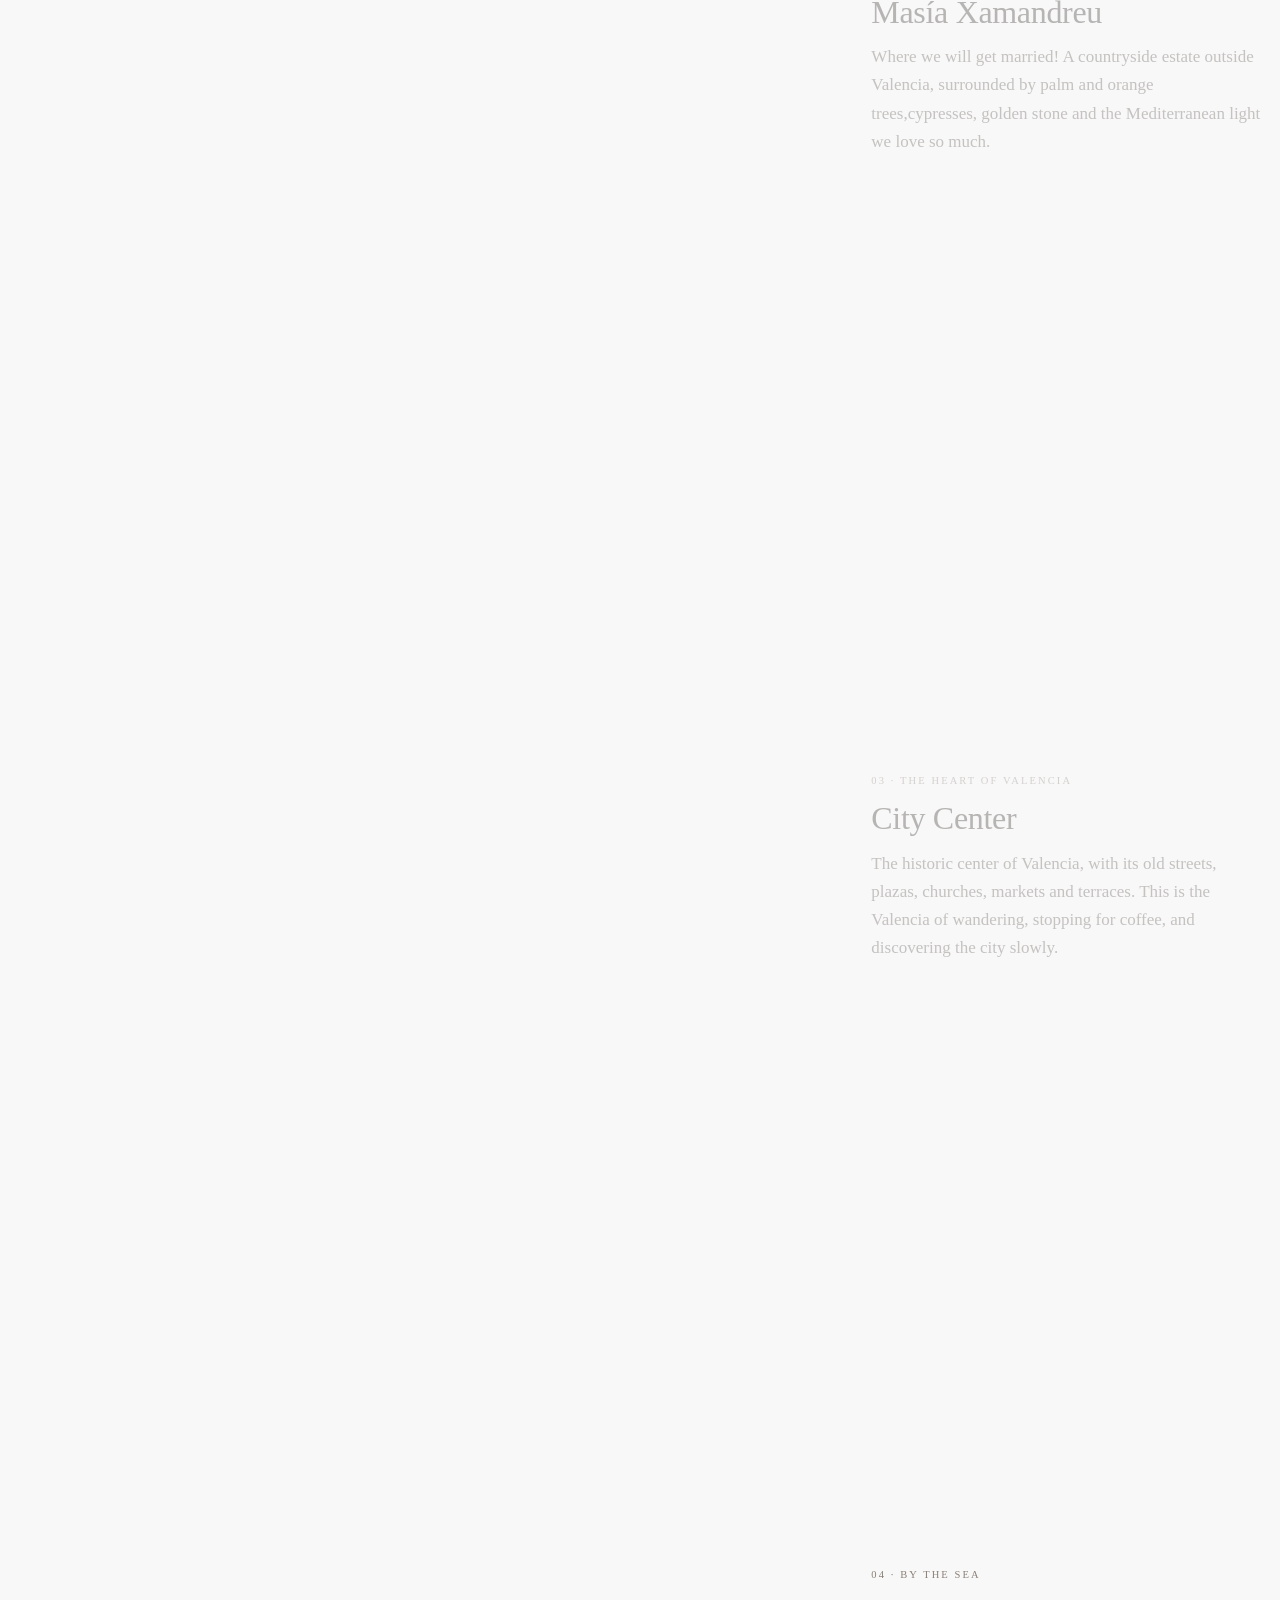
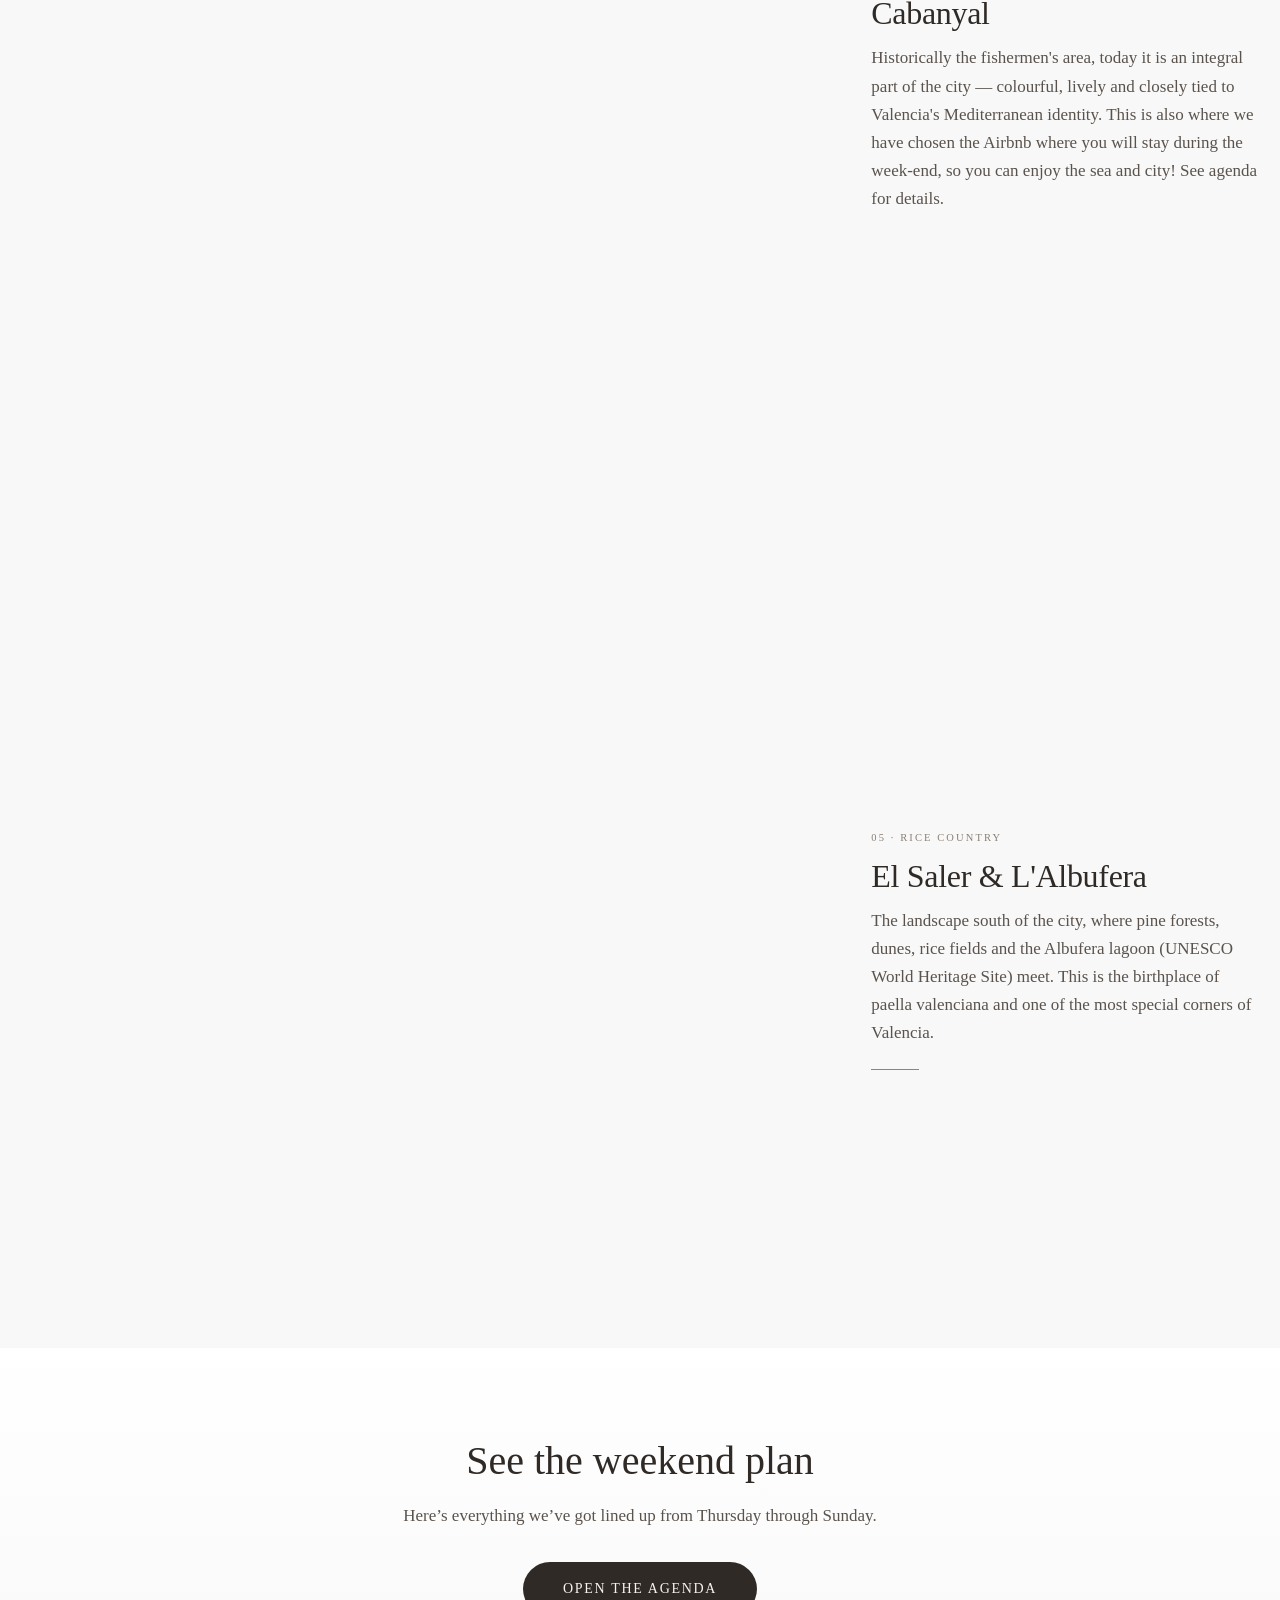
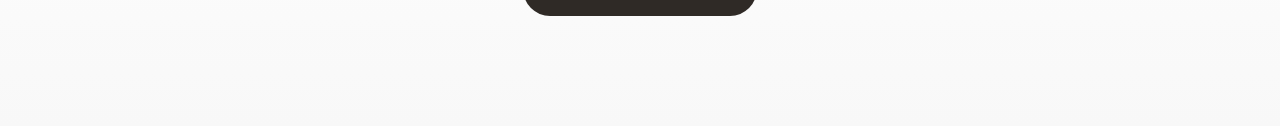
==== commit 637467f9: "Update agenda and index details" ====
--- a/docs/index.html
+++ b/docs/index.html
@@ -522,7 +522,7 @@
             <h2 class="av-step-title">Cabanyal</h2>
             <p class="av-step-desc">
               Historically the fishermen's area, today it is an integral part of the city
-              &mdash; colourful, lively and closely tied to Valencia's Mediterranean identity.
+              &mdash; colourful, lively and closely tied to Valencia's Mediterranean identity. This is also where we have chosen the Airbnb where you will stay during the week-end, so you can enjoy the sea and city! See agenda for details.
             </p>
             <span class="av-step-rule"></span>
           </article>
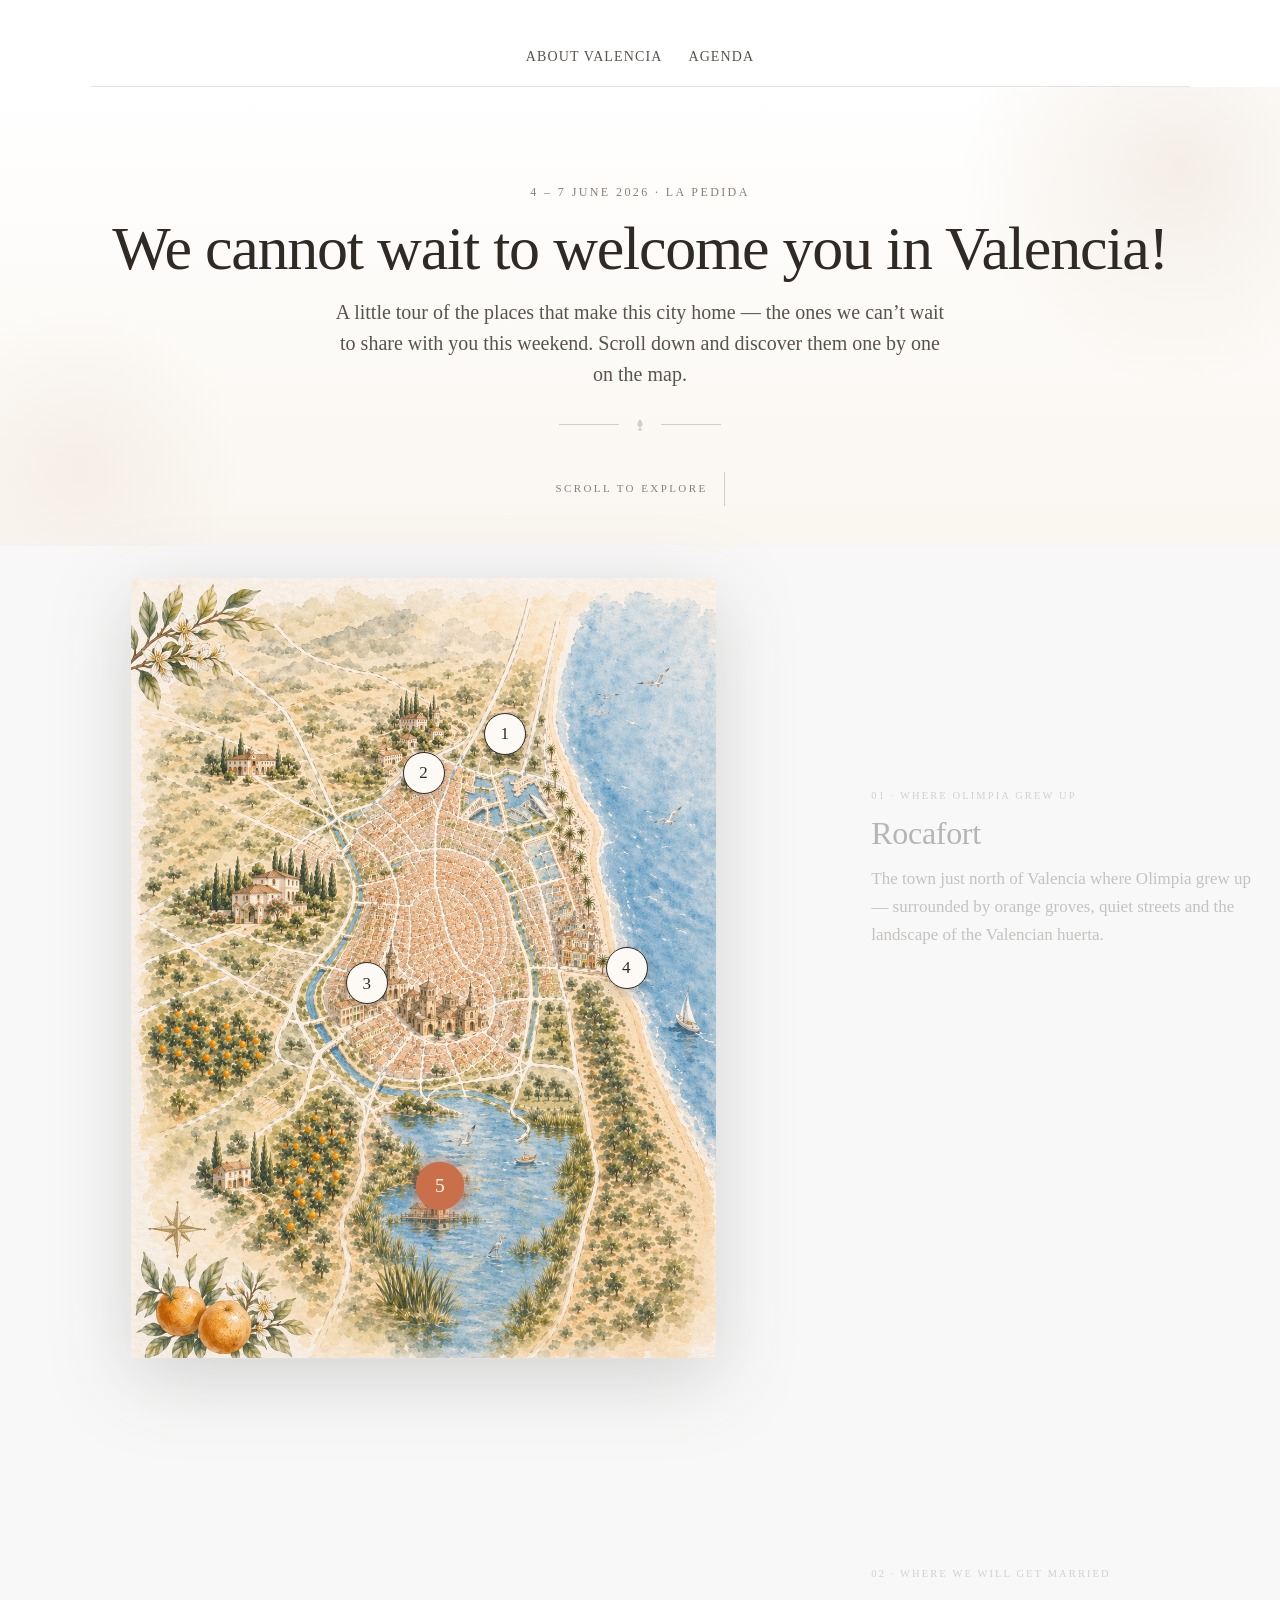
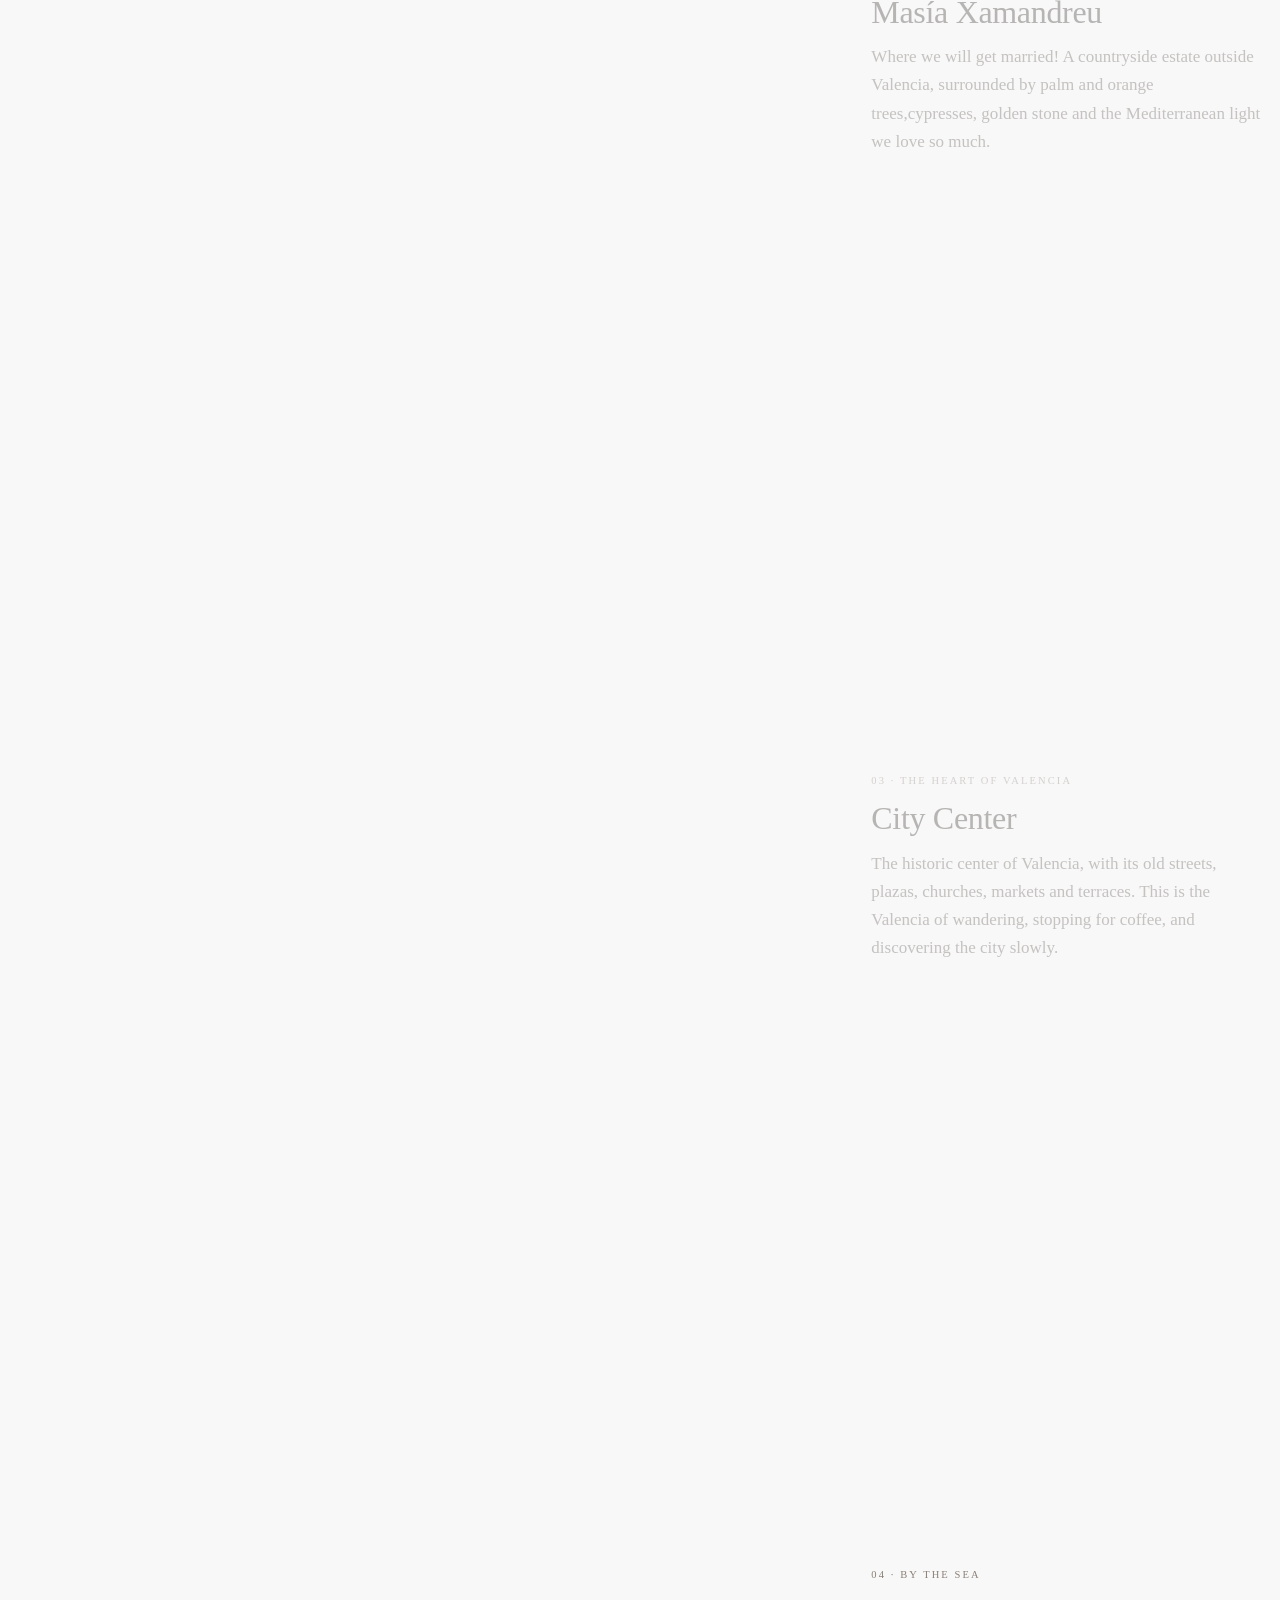
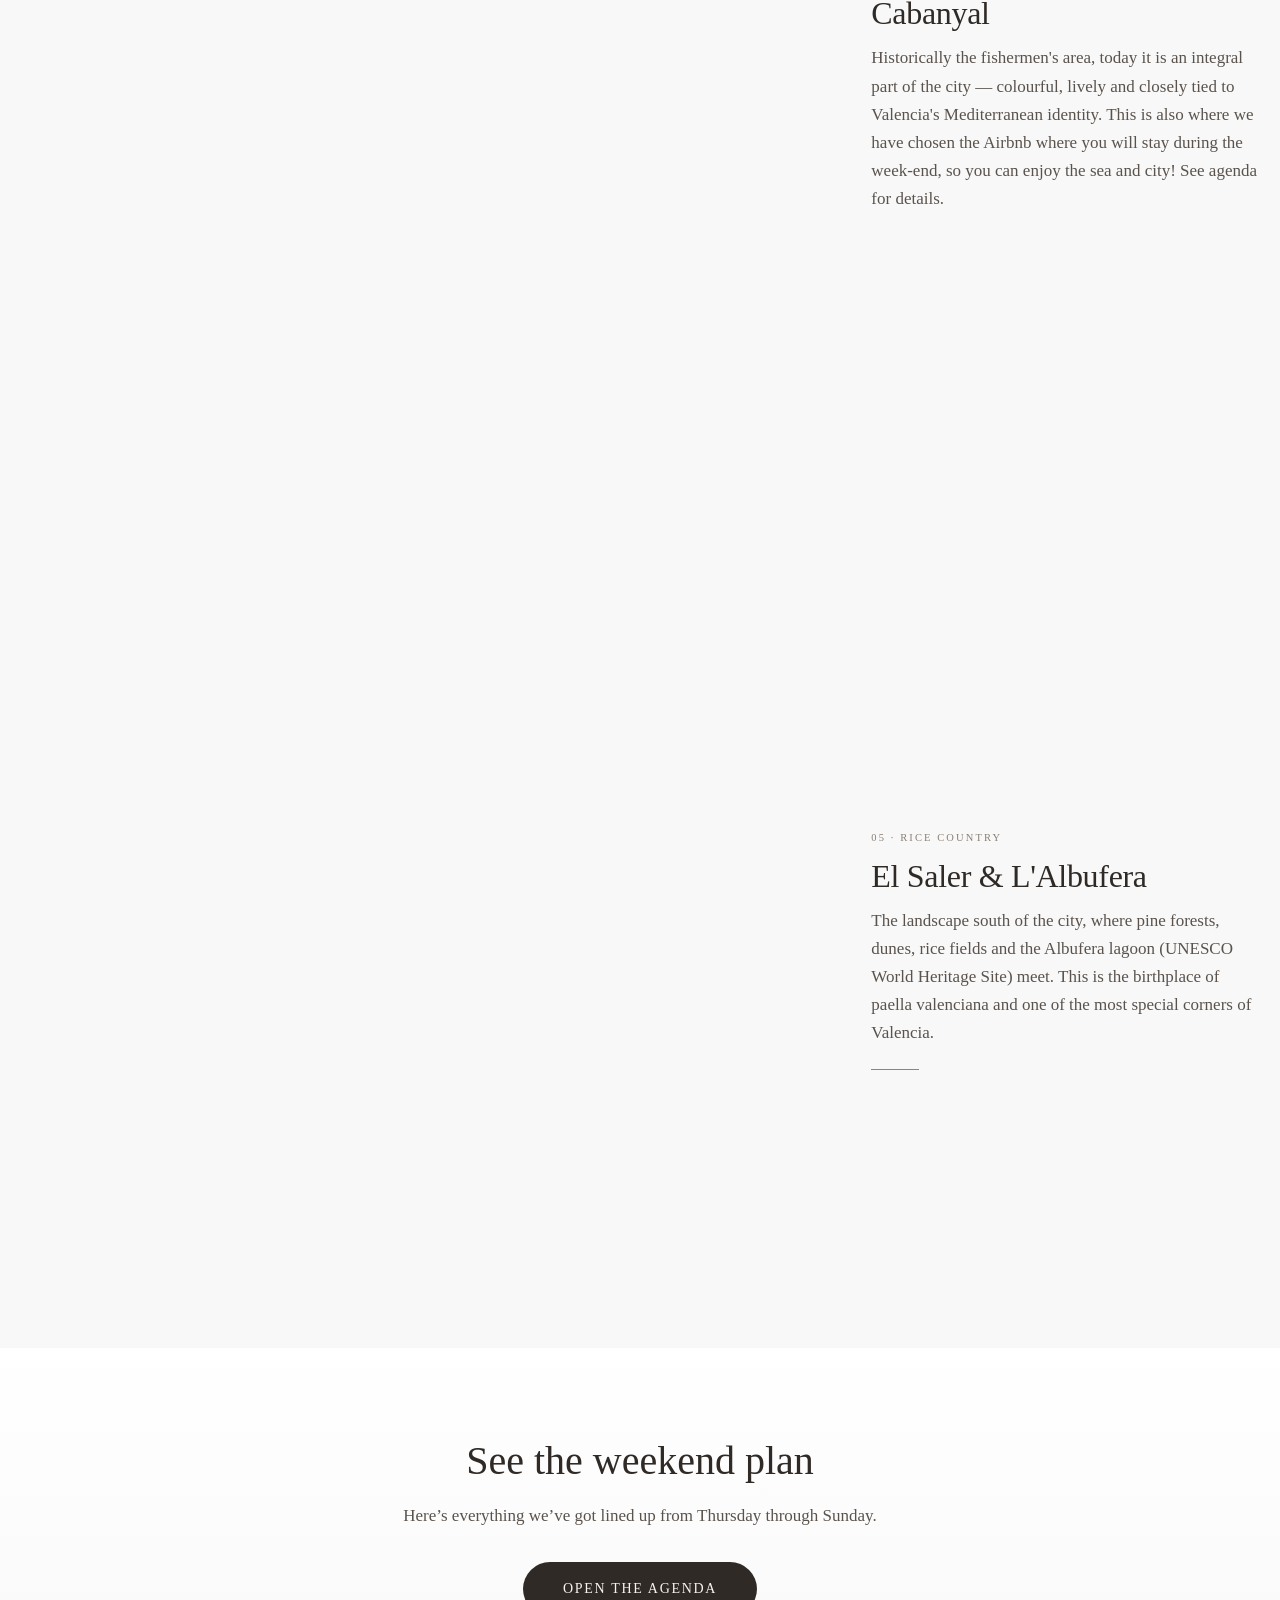
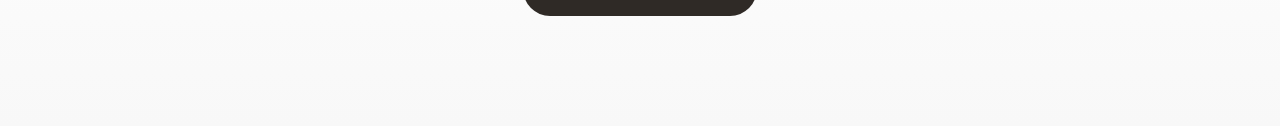
==== commit 530630b6: "Update map pin positions" ====
--- a/docs/index.html
+++ b/docs/index.html
@@ -320,22 +320,22 @@
 
   /* Mobile: big sticky map */
   .av-map-col {
-    position: sticky;
-    top: 64px;
-    z-index: 2;
-    height: calc(72svh - 64px);
-    min-height: 460px;
-    max-height: 620px;
-    padding: 10px 8px 0;
-    background: var(--soft-bg);
-    display: flex;
-    align-items: flex-start;
-    justify-content: center;
-    overflow: hidden;
-  }
-
-  .av-map-wrap {
-  width: min(124vw, 720px);
+  position: sticky;
+  top: 64px;
+  z-index: 2;
+  height: calc(82svh - 64px);
+  min-height: 540px;
+  max-height: 760px;
+  padding: 10px 8px 0;
+  background: var(--soft-bg);
+  display: flex;
+  align-items: flex-start;
+  justify-content: center;
+  overflow: hidden;
+}
+
+.av-map-wrap {
+  width: min(145vw, 860px);
   height: 100%;
   aspect-ratio: auto;
   filter: drop-shadow(0 14px 24px rgba(47, 42, 38, 0.14));
@@ -473,7 +473,7 @@
               <span class="av-callout-pin">3</span>
             </div>
             
-            <div class="av-callout" data-step="4" style="top: 56%; left: 70%;">
+            <div class="av-callout" data-step="4" style="top: 50%; left: 75%;">
               <span class="av-callout-pin">4</span>
             </div>
             
